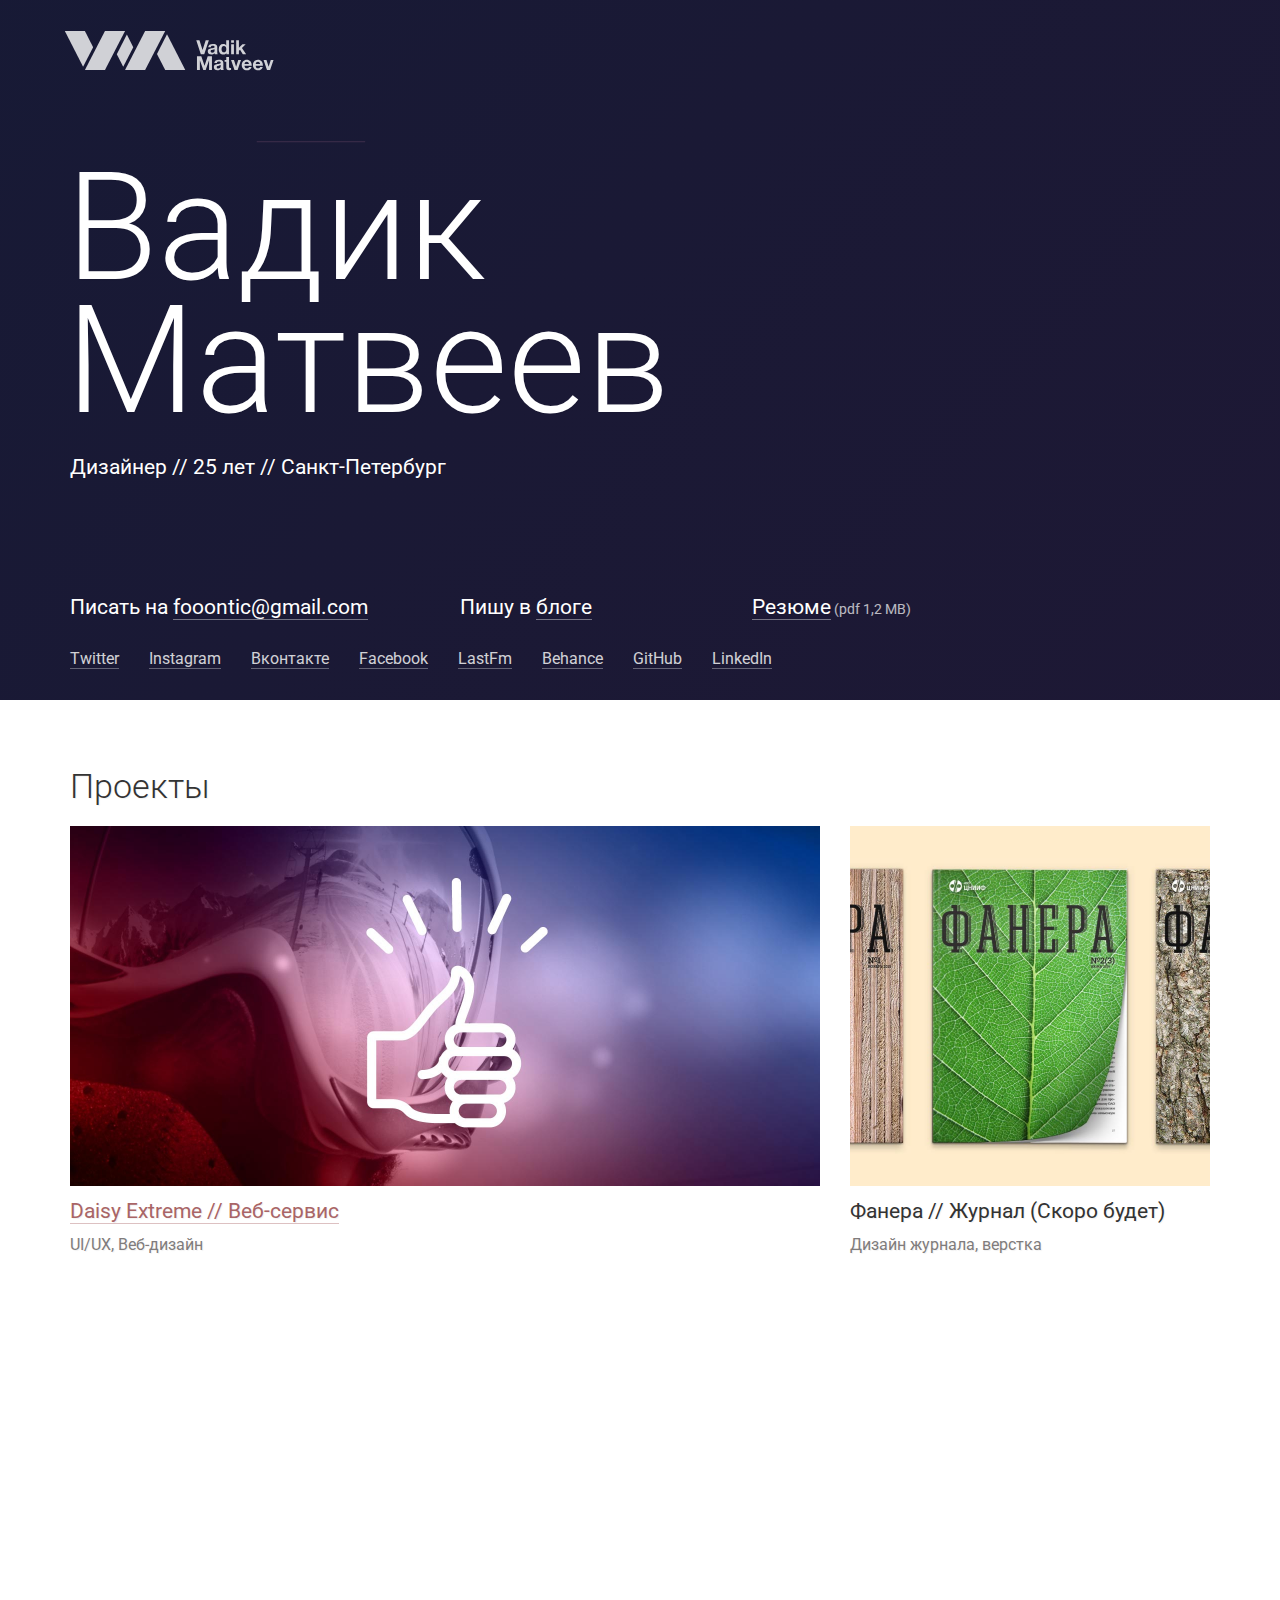
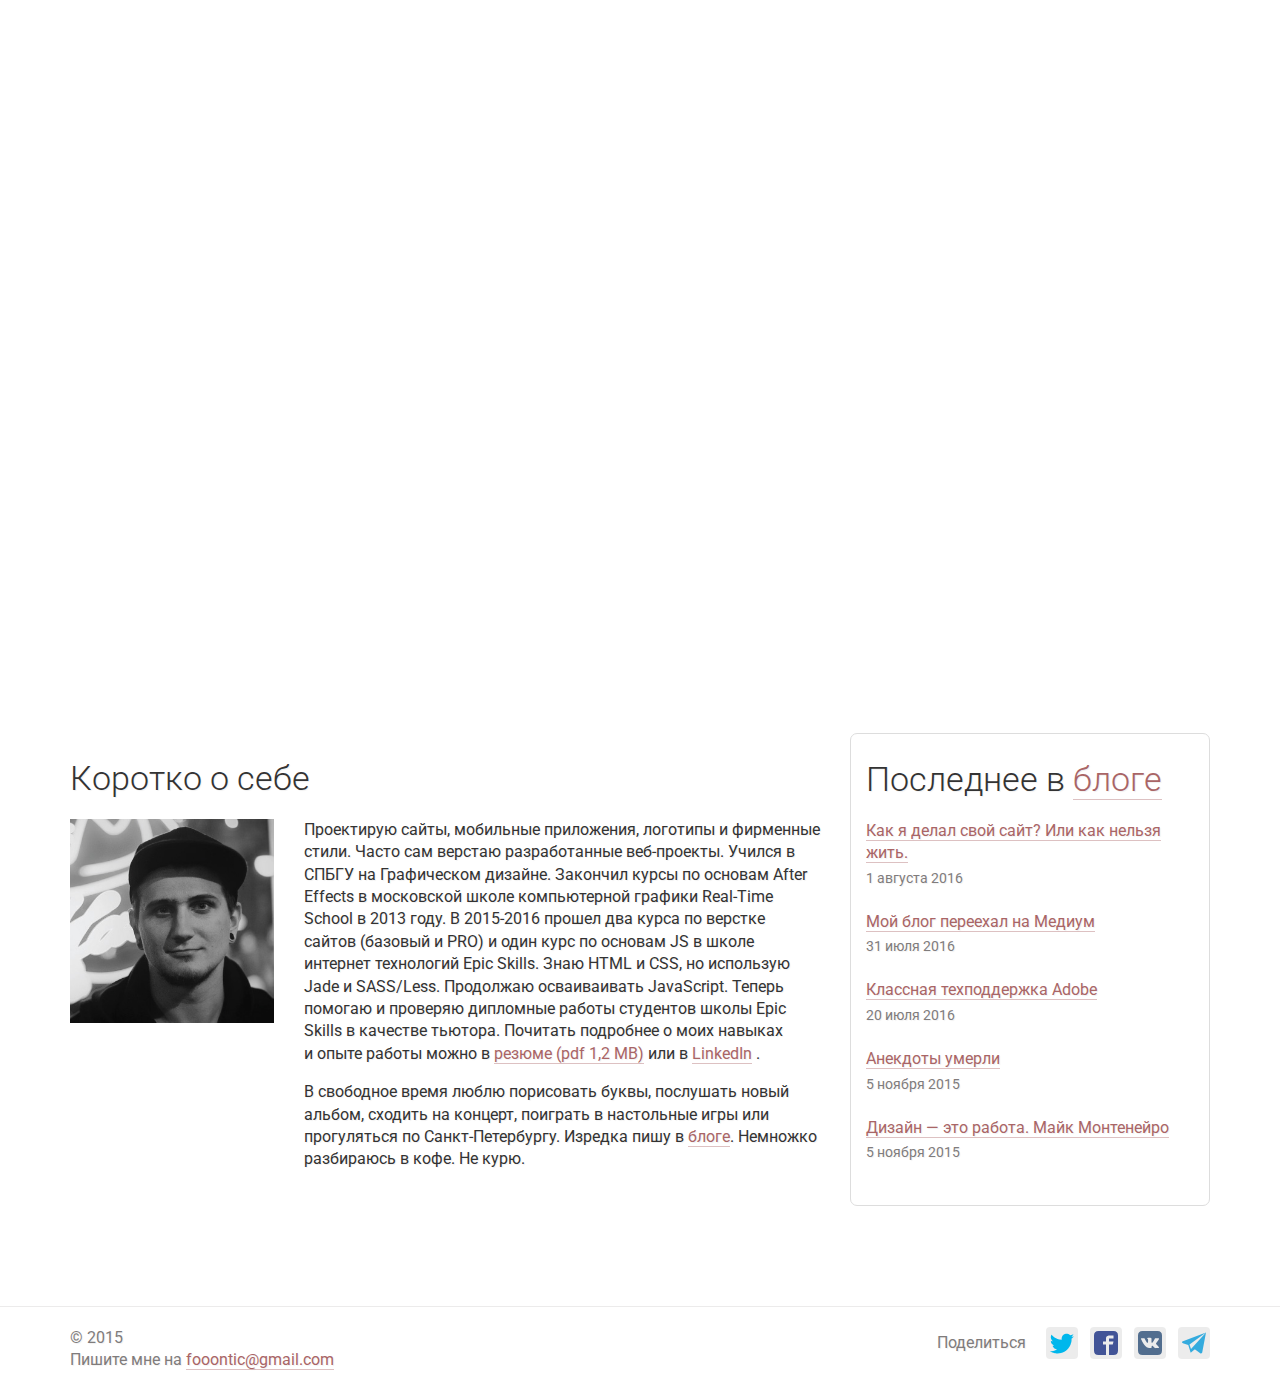
==== index.html @ 999aab83 "fixed some" ====
<!DOCTYPE html>
<html lang="ru">

  <head>
    <title>Дизайнер Вадик Матвеев</title>
    <meta charset="UTF-8" />
    <meta http-equiv="content-type" content="text/html; charset=UTF-8" />
    <meta http-equiv="x-ua-compatible" content="ie=edge" />
    <meta name="viewport" content="width=device-width, initial-scale=1.0" />
    <meta name="MobileOptimized" content="320" />
    <meta name="HandheldFriendly" content="true" />
    <meta name="description" content="Сайт-портфолио дизайнера Вадика Матвеева. Разработка дизайна сайтов, приложение, логотипов, айдентики и фирменных стилей" />
    <meta name="keywords" content="apps, мобильные приложения, mobile, iOS, Android, Windows Phone, iPhone разработка, разработка мобильных приложений" />
    <link rel="author" href="humans.txt" />
    <link href="http://fonts.googleapis.com/css?family=Roboto:100,300,400,700,400italic&amp;subset=cyrillic-ext" rel="stylesheet" type="text/css" />
    <link href="css/main.css" rel="stylesheet" />
    <!-- Favicon-->
    <link rel="apple-touch-icon" sizes="57x57" href="/favicon/apple-icon-57x57.png" />
    <link rel="apple-touch-icon" sizes="60x60" href="/favicon/apple-icon-60x60.png" />
    <link rel="apple-touch-icon" sizes="72x72" href="/favicon/apple-icon-72x72.png" />
    <link rel="apple-touch-icon" sizes="76x76" href="/favicon/apple-icon-76x76.png" />
    <link rel="apple-touch-icon" sizes="114x114" href="/favicon/apple-icon-114x114.png" />
    <link rel="apple-touch-icon" sizes="120x120" href="/favicon/apple-icon-120x120.png" />
    <link rel="apple-touch-icon" sizes="144x144" href="/favicon/apple-icon-144x144.png" />
    <link rel="apple-touch-icon" sizes="152x152" href="/favicon/apple-icon-152x152.png" />
    <link rel="apple-touch-icon" sizes="180x180" href="/favicon/apple-icon-180x180.png" />
    <link rel="icon" type="image/png" sizes="192x192" href="/favicon/android-icon-192x192.png" />
    <link rel="icon" type="image/png" sizes="32x32" href="/favicon/favicon-32x32.png" />
    <link rel="icon" type="image/png" sizes="96x96" href="/favicon/favicon-96x96.png" />
    <link rel="icon" type="image/png" sizes="16x16" href="/favicon/favicon-16x16.png" />
    <link rel="manifest" href="/favicon/manifest.json" />
    <meta name="msapplication-TileColor" content="#ffffff" />
    <meta name="msapplication-TileImage" content="/favicon/ms-icon-144x144.png" />
    <meta name="theme-color" content="#ffffff" />
    <link rel="shortcut icon" href="/favicon/favicon.ico" type="image/x-icon" />
    <link rel="icon" href="/favicon/favicon.ico" type="image/x-icon" />
    <meta property="og:image" content="img/my-face.jpg" /> </head>

  <body class="main">
    <section class="main-header">
      <div class="hidden-xs-down main-header__bg-anim-container">
        <div class="vm-logo-animation"> <object id="vm-logo" type="image/svg+xml" data="img/vm-logo__bg-anim.svg"></object> </div>
      </div>
      <div class="main-header__container">
        <div class="row">
          <div class="main-header__logo col-xs-10 col-md-3 col-md-offset-0"> <svg version="1.1" id="main-logo" xmlns="http://www.w3.org/2000/svg" xmlns:xlink="http://www.w3.org/1999/xlink" x="0px" y="0px" class="logo" width="212px" height="40.9166679px" viewBox="0 0 212 40.9166679" enable-background="new 0 0 212 40.9166679"
              fill="#fff" xml:space="preserve">
            	<g>
            		<polygon points="21.8790302,40 41.9587288,40 62.0385284,1 41.9587288,1 	"/>
            		<polygon points="62.0385284,40 82.1183319,40 102.1983261,1 82.1183319,1 	"/>
            		<g>
            			<polygon points="104.0096283,4.3382306 93.9697266,23.9472656 102.1983261,40 122.2782288,40 		"/>
            		</g>
            		<g>
            			<polygon points="20.06213,36.85466 30.1019306,17.1427612 21.8736305,0.987061 1.7936296,0.987061 		"/>
            		</g>
            		<polygon points="60.2272301,36.85466 70.2670288,17.1428604 63.850029,4.543961 53.8102303,24.2555618 	"/>
            	</g>
            	<g>
            		<path d="M178.9450226,17.8967991l4.2272034,6.3306007h-3.3507996l-2.7657013-4.4603996l-1.1299896,1.0515995
            			v3.4088001h-2.7077026V10.3577995h2.7077026v7.4215012l3.5449982-3.6035004h3.2532959L178.9450226,17.8967991z"/>
            		<path d="M136.4494324,10.3577995l3.1166992,9.7391014l3.155899-9.7391014h3.1557007l-4.6165009,13.8696003
            			h-3.4477081l-4.5395966-13.8696003H136.4494324z"/>
            		<path d="M151.8197327,24.2273998c-0.1363983-0.3698006-0.1555023-0.5268002-0.1943054-0.9738998
            			c-0.8572998,0.8565006-2.0453033,1.2658005-3.2532043,1.2658005c-2.2205963,0-3.5848999-1.1485996-3.5848999-3.0391006
            			c0-2.6299992,2.3967133-2.941,4.383606-3.1947002c1.7922974-0.2332001,2.4544983-0.3887005,2.4544983-1.2069988
            			c0-0.9153004-0.5845947-1.3451004-1.8121033-1.3451004c-1.2658997,0-1.7917938,0.3901005-1.9868927,1.539999h-2.5908966
            			c0.156189-2.2412996,1.7536011-3.3894997,4.656189-3.3894997c2.0256042,0,4.3827057,0.4663,4.3827057,3.2721004v4.3449001
            			c0,0.9148998-0.019104,1.8698006,0.3506012,2.7264996H151.8197327z M149.6579285,19.8637009
            			c-0.9550018,0.1552982-2.0265045,0.2727985-2.0265045,1.5005989c0,0.8374996,0.5656128,1.343401,1.5196075,1.343401
            			c1.441803,0,2.4546967-0.7978001,2.4546967-2.2398014v-1.1308002
            			C150.9632263,19.7082005,150.3587341,19.7464008,149.6579285,19.8637009z"/>
            		<path d="M163.3710327,24.2273998v-1.286499c-0.6623077,1.0325985-1.6558075,1.5591984-3.0391083,1.5591984
            			c-2.785202,0-4.5578918-2.0842991-4.5578918-5.3373985c0-3.175601,1.7337952-5.2598009,4.4023895-5.2598009
            			c1.1881104,0,2.4152069,0.4870005,3.0583038,1.5195007v-5.0646009h2.7465057v13.8696003H163.3710327z M160.9362335,16.0839005
            			c-1.5003967,0-2.3769073,1.1497993-2.3769073,3.0788002c0,1.9476986,0.8963013,3.1166,2.3769073,3.1166
            			c1.5196991,0,2.3959961-1.1292,2.3959961-3.0976009C163.3322296,17.2336998,162.4361267,16.0839005,160.9362335,16.0839005z"/>
            		<path d="M170.9356232,12.6941004h-2.7655945v-2.3363008h2.7655945V12.6941004z M170.9356232,24.2273998h-2.7655945
            			V14.1758003h2.7655945V24.2273998z"/>
            		<path d="M133.972229,26.1511002h4.3437958l3.2342072,9.5251007l3.1557922-9.5251007h4.2460022v13.8694992h-2.862793
            			v-9.8564987l-3.4096069,9.8564987h-2.3569946l-3.4476013-9.7596989v9.7596989h-2.9028015V26.1511002z"/>
            		<path d="M157.9037323,40.0205994c-0.1363983-0.3695984-0.1553955-0.5263977-0.194397-0.9738007
            			c-0.8572083,0.8563995-2.0453033,1.2657013-3.2531128,1.2657013c-2.2206879,0-3.5847931-1.1484985-3.5847931-3.0391006
            			c0-2.6300011,2.3959961-2.9407997,4.3833008-3.1945c1.7924957-0.2332001,2.4546051-0.3885994,2.4546051-1.2070999
            			c0-0.9153996-0.5843048-1.3451004-1.8121033-1.3451004c-1.2657013,0-1.7915039,0.3901005-1.9866028,1.5401993h-2.5910034
            			c0.1562042-2.2411976,1.7534027-3.3897991,4.6562042-3.3897991c2.0254059,0,4.3824921,0.4664001,4.3824921,3.2724018v4.3444977
            			c0,0.9152031-0.0189972,1.8700027,0.3506012,2.7266006H157.9037323z M155.7417297,35.6571007
            			c-0.954895,0.1554985-2.0261993,0.2728004-2.0261993,1.5004005c0,0.8375969,0.5653992,1.3435974,1.5193939,1.3435974
            			c1.4420013,0,2.4546051-0.7978973,2.4546051-2.2395973v-1.1310997
            			C157.047226,35.5017014,156.4429321,35.5396996,155.7417297,35.6571007z"/>
            		<path d="M166.0330353,36.5723c0,0.9738007,0.0197906,1.4227982,1.2077942,1.4227982
            			c0.2917938,0,0.5066986,0,0.8374939-0.0396996v2.1049004c-0.7597961,0.0572014-1.05159,0.0776024-1.6749878,0.0776024
            			c-2.3768005,0-3.116806-0.6231003-3.116806-3.078701v-5.2201004h-1.6757965v-1.8701h1.6757965v-3.0391006h2.7465057V36.5723z"/>
            		<path d="M178.0324249,29.9689999l-3.4087982,10.0515995h-3.097702l-3.4476013-10.0515995h2.9217987
            			l2.1429138,6.8571987l2.1427917-6.8571987H178.0324249z"/>
            		<path d="M183.9012299,40.3125c-3.0970001,0-5.1423035-2.1032982-5.1423035-5.2598
            			c0-3.1168003,2.1230011-5.3756008,5.0449066-5.3756008c3.039093,0,4.9678955,2.2207012,4.9678955,5.7468014v0.2728996h-7.2077026
            			c0.0390015,1.7336998,0.876297,2.6679993,2.3570099,2.6679993c1.0127869,0,1.6362915-0.4473,2.0453949-1.4610977h2.6490021
            			C187.9920349,39.0864983,186.1807251,40.3125,183.9012299,40.3125z M183.803833,31.6837997
            			c-1.2270966,0-2.0843048,0.8563995-2.2398071,2.2587013h4.4024048
            			C185.8491364,32.716301,185.1868286,31.6837997,183.803833,31.6837997z"/>
            		<path d="M195.0885315,40.3125c-3.0970001,0-5.142395-2.1032982-5.142395-5.2598
            			c0-3.1168003,2.1230927-5.3756008,5.0448914-5.3756008c3.0391998,0,4.9678955,2.2207012,4.9678955,5.7468014v0.2728996h-7.207489
            			c0.0387878,1.7336998,0.8763885,2.6679993,2.3568878,2.6679993c1.0129089,0,1.6362-0.4473,2.0455017-1.4610977h2.6489105
            			C199.1793365,39.0864983,197.3680267,40.3125,195.0885315,40.3125z M194.9910278,31.6837997
            			c-1.2268982,0-2.084198,0.8563995-2.2395935,2.2587013h4.4023895
            			C197.0364227,32.716301,196.3740234,31.6837997,194.9910278,31.6837997z"/>
            		<path d="M210.5428314,29.9689999l-3.408905,10.0515995h-3.0977936l-3.4472961-10.0515995h2.9214935
            			l2.1428986,6.8571987l2.1430969-6.8571987H210.5428314z"/>
            	</g>
            </svg> </div>
        </div>
        <div class="row">
          <div class="col-xs-12 col-md-8 col-lg-7">
            <div class="main-header__about">
              <h1 class="main-header__name">Вадик Матвеев</h1>
              <h3 class="main-header__flow">Дизайнер // 25 лет // Санкт-Петербург</h3> </div>
          </div>
        </div>
        <div class="main-header__contact">
          <div class="col-xs-12 col-md-4"> <span class="main-header__mailto">Писать на <a href="mailto:fooontic@gmail.com" class="link">fooontic@gmail.com</a></span></div>
          <div class="col-xs-12 col-md-4 col-lg-3"><span class="main-header__blog">Пишу в <a href="https://medium.com/@fooontic" class="link">блоге</a></span> </div>
          <div class="col-xs-12 col-md-4"><a href="Vadik Matveev.pdf" target="_blank" class="main-header__cv link">Резюме</a><span class="main-header__cv-size"> (pdf 1,2 MB)</span></div>
          <div class="col-xs-12">
            <ul class="main-header__soc-link">
              <li class="main-header__soc-link-item"><a href="https://twitter.com/fooontic_" target="_blank" class="link">Twitter</a></li>
              <li class="main-header__soc-link-item"><a href="https://www.instagram.com/fooontic/" target="_blank" class="link">Instagram</a></li>
              <li class="main-header__soc-link-item"><a href="https://vk.com/fooontic" target="_blank" class="link">Вконтакте</a></li>
              <li class="main-header__soc-link-item"><a href="https://www.facebook.com/ba.dick.7" target="_blank" class="link">Facebook</a></li>
              <li class="main-header__soc-link-item"><a href="http://www.last.fm/user/fooontic" target="_blank" class="link">LastFm	</a></li>
              <li class="main-header__soc-link-item"><a href="https://www.behance.net/fooontic" target="_blank" class="link">Behance</a></li>
              <li class="main-header__soc-link-item"><a href="https://github.com/fooontic" target="_blank" class="link">GitHub</a></li>
              <li class="main-header__soc-link-item"><a href="https://ru.linkedin.com/in/вадим-матвеев-1359a2108" target="_blank" class="link">LinkedIn</a></li>
            </ul>
          </div>
        </div>
      </div>
    </section>
    <article id="projects" class="projects">
      <h2 class="h2">Проекты</h2>
      <ul class="projects__list">
        <li class="projects__item projects__item--wide wow fadeInUp">
          <a href="projects/daisy.html" class="projects__pic"><img src="img/preview__daisy.jpg" alt="" /></a>
          <h3 class="projects__title"><a href="projects/daisy.html" class="link">Daisy Extreme // Веб-сервис</a></h3>
          <div class="projects__tags">UI/UX, Веб-дизайн</div>
        </li>
        <li class="projects__item projects__item--draft projects__item--small wow fadeInUp">
          <div class="projects__pic"><img src="img/preview__fanera.jpg" alt="" /></div>
          <h3 class="projects__title"><span>Фанера // Журнал (Скоро будет)</span></h3>
          <div class="projects__tags">Дизайн журнала, верстка</div>
        </li>
        <li class="projects__item projects__item--half wow fadeInUp">
          <a href="projects/tmsr.html" class="projects__pic"><img src="img/preview__tmsr.jpg" alt="" /></a>
          <h3 class="projects__title"><a href="projects/tmsr.html" class="link">TMSR // Фирменный стиль и&nbsp;сайт</a></h3>
          <div class="projects__tags">Графический дизайн, UI/UX, веб-дизайн, веб-разработка</div>
        </li>
        <li class="projects__item projects__item--half wow fadeInUp">
          <a href="projects/whatobuy.html" class="projects__pic"><img src="img/preview__whatobuy.jpg" alt="" /></a>
          <h3 class="projects__title"><a href="projects/whatobuy.html" class="link">Чокупить? // Мобильное приложение</a></h3>
          <div class="projects__tags">UI/UX, дизайн мобильного приложения</div>
        </li>
        <li class="projects__item projects__item--small wow fadeInUp">
          <a href="projects/logomotiv.html" class="projects__pic"><img src="img/preview__logomotiv.jpg" alt="" /></a>
          <h3 class="projects__title"><a href="projects/logomotiv.html" class="link">Logomotiv Apps // Сайт для студии</a></h3>
          <div class="projects__tags">UI/UX, Веб-дизайн, веб-разработка</div>
        </li>
        <li class="projects__item projects__item--small wow fadeInUp">
          <a href="projects/durecipes_app.html" class="projects__pic"><img src="img/preview__dur-app.jpg" alt="" /></a>
          <h3 class="projects__title"><a href="projects/durecipes_app.html" class="link">Дюрецепты // Мобильное приложение</a></h3>
          <div class="projects__tags">UI/UX, дизайн мобильного приложения</div>
        </li>
        <li class="projects__item projects__item--small wow fadeInUp">
          <a href="projects/durecipes_logo.html" class="projects__pic"><img src="img/preview__dur-logo.jpg" alt="" /></a>
          <h3 class="projects__title"><a href="projects/durecipes_logo.html" class="link">Дюрецепты // Логотип и иконка</a></h3>
          <div class="projects__tags">Графический дизайн</div>
        </li>
      </ul>
    </article>
    <article class="about">
      <div class="row">
        <div class="col-xs-12 col-lg-8">
          <h2 class="h2">Коротко о себе</h2>
          <div class="row">
            <div class="about__photo"><img src="img/my-face.jpg" alt="Vadik Matveev" /></div>
            <div class="about__me">
              <p class="about__flow">Проектирую сайты, мобильные приложения, логотипы и&nbsp;фирменные стили. Часто сам верстаю разработанные веб-проекты. Учился в СПБГУ на Графическом дизайне. Закончил курсы по&nbsp;основам After Effects в&nbsp;московской школе компьютерной
                графики Real-Time School в&nbsp;2013 году. В 2015-2016 прошел два курса по&nbsp;верстке сайтов (базовый и&nbsp;PRO) и&nbsp;один курс по&nbsp;основам JS в&nbsp;школе интернет технологий Epic Skills. Знаю HTML и&nbsp;CSS, но&nbsp;использую
                Jade и&nbsp;SASS/Less. Продолжаю осваиваивать JavaScript. Теперь помогаю и&nbsp;проверяю дипломные работы студентов школы Epic Skills в&nbsp;качестве тьютора. Почитать подробнее о&nbsp;моих навыках и&nbsp;опыте работы можно в&nbsp;<a href="Vadik Matveev.pdf"
                  target="_blank" class="link">резюме (pdf 1,2 MB)</a> или в&nbsp;<a href="" class="link">LinkedIn</a> . </p>
              <p class="about__flow">В&nbsp;свободное время люблю порисовать буквы, послушать новый альбом, сходить на концерт, поиграть в&nbsp;настольные игры или прогуляться по&nbsp;Санкт-Петербургу. Изредка пишу в&nbsp;<a href="https://medium.com/@fooontic" class="link">блоге</a>.
                Немножко разбираюсь в&nbsp;кофе. Не курю. </p>
            </div>
          </div>
        </div>
        <section class="blog">
          <div class="blog__box">
            <h2 class="h2">Последнее в <a href="http://fooontic.tumblr.com/" class="link">блоге</a></h2>
            <ul class="blog__list">
              <li class="blog__item"><a href="https://medium.com/@fooontic/%D0%BA%D0%B0%D0%BA-%D1%8F-%D0%B4%D0%B5%D0%BB%D0%B0%D0%BB-%D1%81%D0%B2%D0%BE%D0%B9-%D1%81%D0%B0%D0%B9%D1%82-%D0%B8%D0%BB%D0%B8-%D0%BA%D0%B0%D0%BA-%D0%BD%D0%B5%D0%BB%D1%8C%D0%B7%D1%8F-%D0%B6%D0%B8%D1%82%D1%8C-55fe15abe375#.f2vxcmihb"
                  class="blog__link link">Как я делал свой сайт? Или как нельзя жить.</a><span class="blog__date">1&nbsp;августа 2016</span></li>
              <li class="blog__item"><a href="https://medium.com/@fooontic/%D0%BC%D0%BE%D0%B9-%D0%B1%D0%BB%D0%BE%D0%B3-%D0%BF%D0%B5%D1%80%D0%B5%D0%B5%D1%85%D0%B0%D0%BB-%D0%BD%D0%B0-%D0%BC%D0%B5%D0%B4%D0%B8%D1%83%D0%BC-34e8f420b60f#.cmmwgm83i" class="blog__link link">Мой блог переехал на Медиум</a>
                <span
                  class="blog__date">31&nbsp;июля 2016</span>
              </li>
              <li class="blog__item"><a href="https://medium.com/@fooontic/%D0%BA%D0%BB%D0%B0%D1%81%D1%81%D0%BD%D0%B0%D1%8F-%D1%82%D0%B5%D1%85%D0%BF%D0%BE%D0%B4%D0%B4%D0%B5%D1%80%D0%B6%D0%BA%D0%B0-adobe-9e8ed0a5b701#.5kyqb6skn" class="blog__link link">Классная техподдержка Adobe</a>
                <span
                  class="blog__date">20&nbsp;июля 2016</span>
              </li>
              <li class="blog__item"><a href="http://fooontic.tumblr.com/post/132592863372/%D0%B0%D0%BD%D0%B5%D0%BA%D0%B4%D0%BE%D1%82%D1%8B-%D1%83%D0%BC%D0%B5%D1%80%D0%BB%D0%B8" class="blog__link link">Анекдоты умерли</a><span class="blog__date">5&nbsp;ноября 2015</span></li>
              <li class="blog__item"><a href="http://fooontic.tumblr.com/post/132554216212/design-job" class="blog__link link">Дизайн — это работа. Майк Монтенейро</a><span class="blog__date">5&nbsp;ноября 2015</span></li>
            </ul>
          </div>
        </section>
      </div>
    </article>
    <footer class="footer">
      <div class="container-fluid">
        <div class="row">
          <div class="likely-inner col-xs-12 col-md-6 col-md-push-6"><span class="share">Поделиться </span>
            <div class="likely likely-big">
              <div data-via="fooontic_" class="twitter"></div>
              <div class="facebook"></div>
              <div class="vkontakte"></div>
              <div data-text="Зацени-ка" class="telegram"></div>
            </div>
          </div>
          <div class="col-xs-12 col-md-6 col-md-pull-6">
            <div class="footer__copyright">© 2015</div>
            <div class="footer__mail">Пишите мне на <a class="link">fooontic@gmail.com</a></div>
          </div>
        </div>
      </div>
    </footer>
  </body>
  <script src="js/main.js"></script>
  <script>
    // WOW Animation ////////////////////////////////
    new WOW().init();
    var vmVivus = new Vivus('vm-logo',
    {
      type: 'delayed',
      duration: 1500,
      delay: 700
    });
    //- var vivusTimer = setTimeout(function drawVivus() {
    //- 	vmVivus.stop().play(-1);
    //- 	vivusTimer = setTimeout(drawVivus, 2000);
    //- 	console.log('?')
    //- }, 2000);
    //- setInterval(function() {vmVivus.play(-1) }, 1000);
    //- function easeOutBounce (x) {
    //- 	var base = -Math.cos(x * (0.5 * Math.PI)) + 1;
    //- 	var rate = Math.pow(base,1.5);
    //- 	var rateR = Math.pow(1 - x, 2);
    //- 	var progress = -Math.abs(Math.cos(rate * (2.5 * Math.PI) )) + 1;
    //- 	return (1- rateR) + (progress * rateR);
    //- }
    //- var timing,
    //- 	timingProps = {
    //- 		type: 'delayed',
    //- 		duration: 150,
    //- 		start: 'autostart',
    //- 		pathTimingFunction: Vivus.LINEAR,
    //- 		animTimingFunction: Vivus.LINEAR
    //- 	};
    //- function timingTest (buttonEl, property, type) {
    //- 	var activeSibling = buttonEl.parentNode.querySelector('button.active');
    //- 	activeSibling.classList.remove('active');
    //- 	buttonEl.classList.add('active');
    //- 	timingProps.type = (property === 'type') ? type : timingProps.type;
    //- 	timingProps.pathTimingFunction = (property === 'path') ? Vivus[type] : timingProps.pathTimingFunction;
    //- 	timingProps.animTimingFunction = (property === 'anim') ? Vivus[type] : timingProps.animTimingFunction;
    //- 	timing && timing.stop().destroy();
    //- 	timing = new Vivus('timing-example', timingProps);
    //- }
    //- var hi = new Vivus('hi-there', {type: 'scenario-sync', duration: 20, start: 'autostart', dashGap: 20, forceRender: false},
    //- 	function () {
    //- 		if (window.console) {
    //- 			console.log('Animation finished. [log triggered from callback]');
    //- 		}
    //- 	}),
    //- 	obt1 = new Vivus('obturateur1', {type: 'delayed', duration: 150}),
    //- 	obt2 = new Vivus('obturateur2', {type: 'async', duration: 150}),
    //- 	obt3 = new Vivus('obturateur3', {type: 'oneByOne', duration: 150}),
    //- 	pola = new Vivus('polaroid', {type: 'scenario-sync', duration: 20, forceRender: false});
    $('.projects__title a').hover(function()
    {
      $(this).parent().siblings('.projects__pic').addClass('projects__pic--hover');
    }, function()
    {
      $(this).parent().siblings('.projects__pic').removeClass('projects__pic--hover');
    });
    $('.projects__pic').hover(function()
    {
      $(this).siblings('.projects__title').addClass('projects__title--hover');
    }, function()
    {
      $(this).siblings('.projects__title').removeClass('projects__title--hover');
    });
    //- $('.projects__pic').click(
    //- 	function(){
    //- 		$(this).siblings('.projects__title').find('.link').attr('href')
    //- });
  </script>

</html>
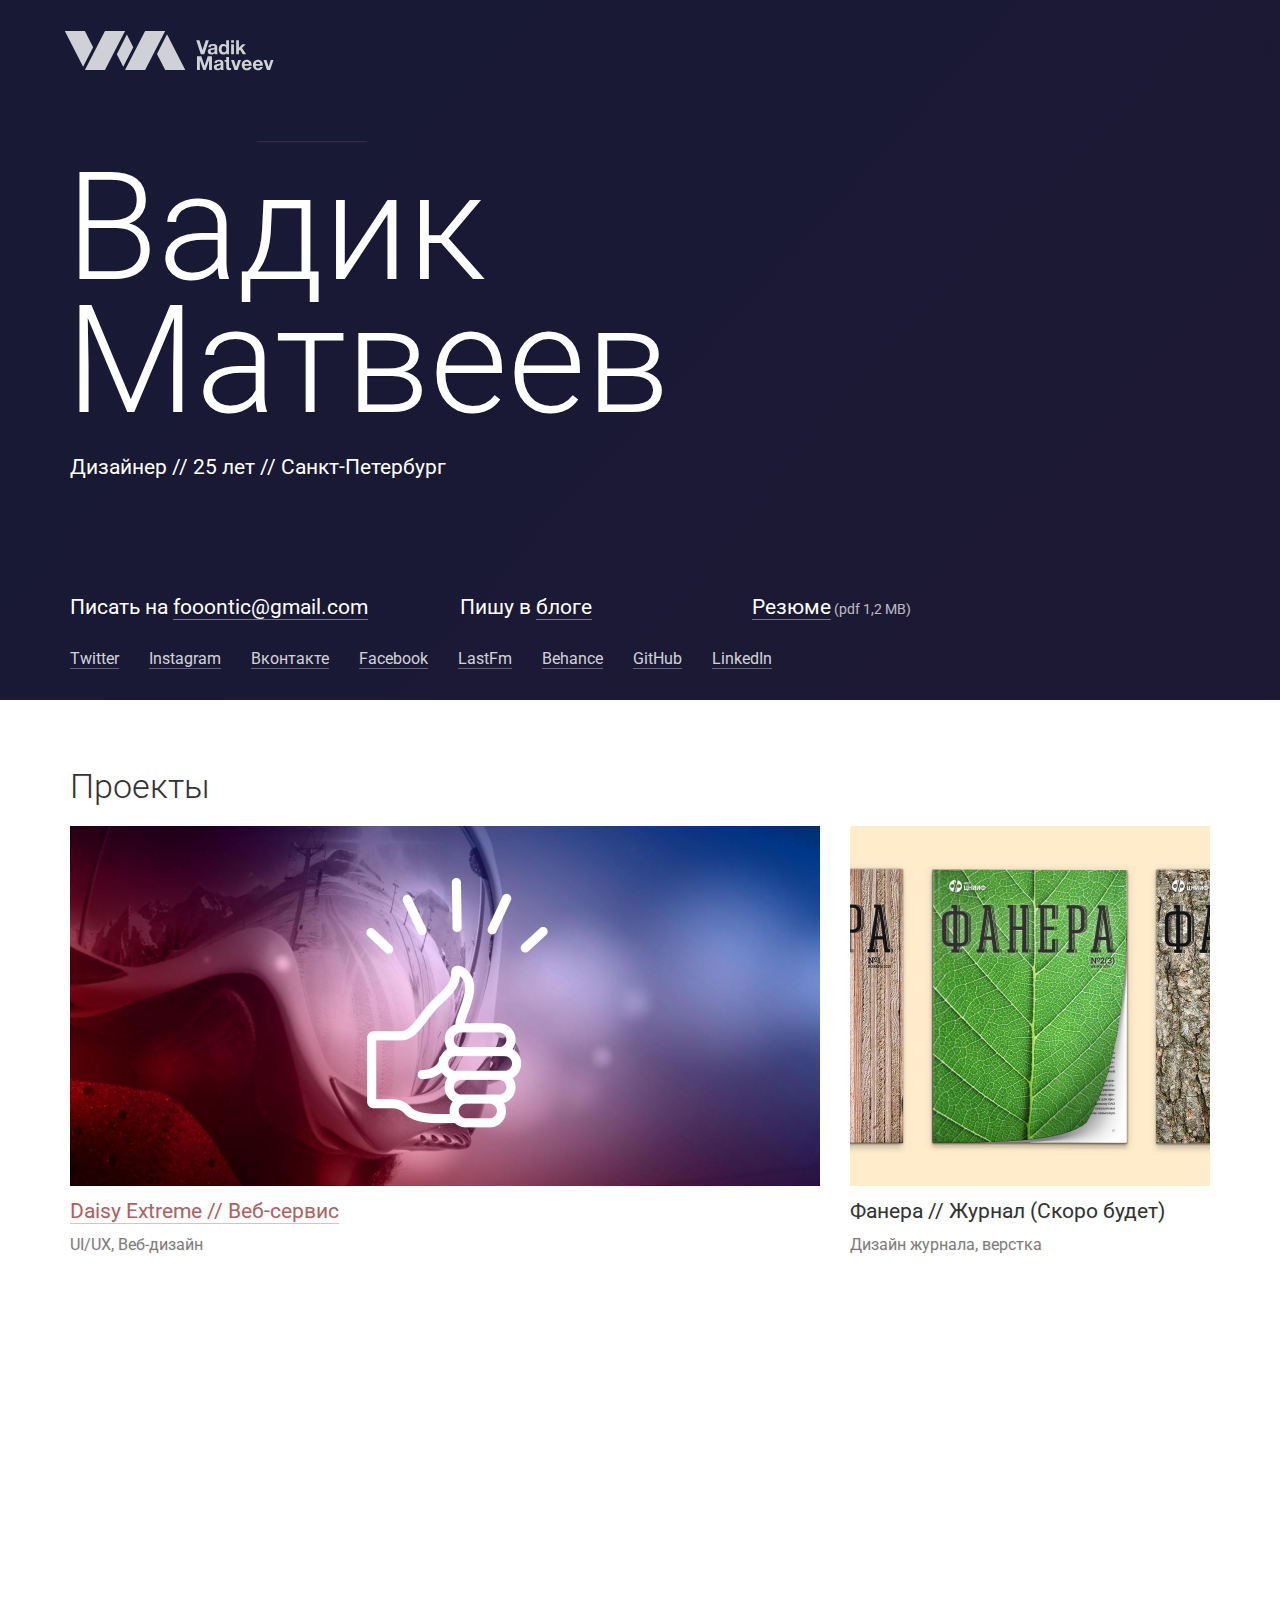
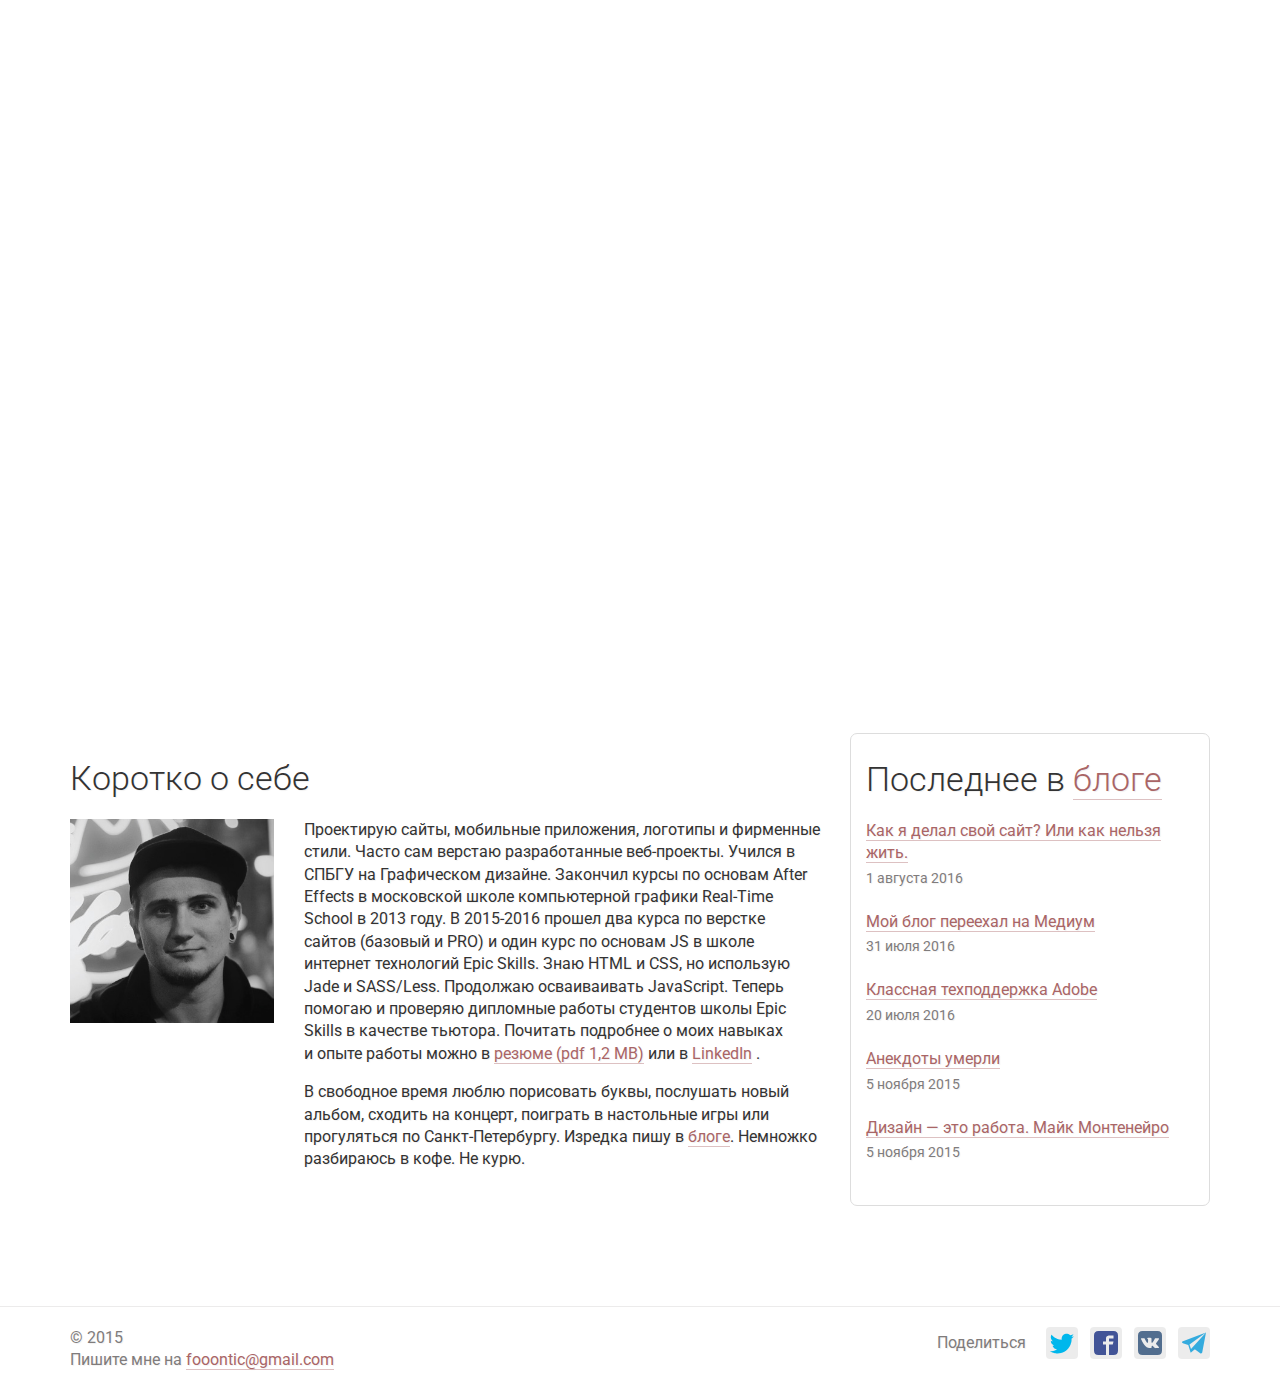
==== commit 8c5bb902: "edited linkedin link" ====
--- a/index.html
+++ b/index.html
@@ -9,31 +9,20 @@
     <meta name="viewport" content="width=device-width, initial-scale=1.0" />
     <meta name="MobileOptimized" content="320" />
     <meta name="HandheldFriendly" content="true" />
-    <meta name="description" content="Сайт-портфолио дизайнера Вадика Матвеева. Разработка дизайна сайтов, приложение, логотипов, айдентики и фирменных стилей" />
-    <meta name="keywords" content="apps, мобильные приложения, mobile, iOS, Android, Windows Phone, iPhone разработка, разработка мобильных приложений" />
+    <meta name="description" content="Сайт-портфолио дизайнера Вадика Матвеева. Разработка дизайна сайтов, приложений, логотипов, айдентики и фирменных стилей" />
+    <meta name="keywords" content="apps, мобильные приложения, mobile, iOS, Android, Windows Phone, iPhone разработка, разработка мобильных приложений, верстка сайтов, html, css, веб-дизайн, UI/UX, web design" />
     <link rel="author" href="humans.txt" />
     <link href="http://fonts.googleapis.com/css?family=Roboto:100,300,400,700,400italic&amp;subset=cyrillic-ext" rel="stylesheet" type="text/css" />
     <link href="css/main.css" rel="stylesheet" />
-    <!-- Favicon-->
-    <link rel="apple-touch-icon" sizes="57x57" href="/favicon/apple-icon-57x57.png" />
-    <link rel="apple-touch-icon" sizes="60x60" href="/favicon/apple-icon-60x60.png" />
-    <link rel="apple-touch-icon" sizes="72x72" href="/favicon/apple-icon-72x72.png" />
-    <link rel="apple-touch-icon" sizes="76x76" href="/favicon/apple-icon-76x76.png" />
-    <link rel="apple-touch-icon" sizes="114x114" href="/favicon/apple-icon-114x114.png" />
-    <link rel="apple-touch-icon" sizes="120x120" href="/favicon/apple-icon-120x120.png" />
-    <link rel="apple-touch-icon" sizes="144x144" href="/favicon/apple-icon-144x144.png" />
-    <link rel="apple-touch-icon" sizes="152x152" href="/favicon/apple-icon-152x152.png" />
-    <link rel="apple-touch-icon" sizes="180x180" href="/favicon/apple-icon-180x180.png" />
-    <link rel="icon" type="image/png" sizes="192x192" href="/favicon/android-icon-192x192.png" />
-    <link rel="icon" type="image/png" sizes="32x32" href="/favicon/favicon-32x32.png" />
-    <link rel="icon" type="image/png" sizes="96x96" href="/favicon/favicon-96x96.png" />
-    <link rel="icon" type="image/png" sizes="16x16" href="/favicon/favicon-16x16.png" />
-    <link rel="manifest" href="/favicon/manifest.json" />
-    <meta name="msapplication-TileColor" content="#ffffff" />
-    <meta name="msapplication-TileImage" content="/favicon/ms-icon-144x144.png" />
+    <!-- ----------- FAVICON --------------->
+    <link rel="apple-touch-icon" sizes="180x180" href="/img/favicon/apple-touch-icon.png" />
+    <link rel="icon" type="image/png" href="/img/favicon/favicon-32x32.png" sizes="32x32" />
+    <link rel="icon" type="image/png" href="/img/favicon/favicon-16x16.png" sizes="16x16" />
+    <link rel="manifest" href="/img/favicon/manifest.json" />
+    <link rel="mask-icon" href="/img/favicon/safari-pinned-tab.svg" color="#5bbad5" />
+    <meta name="msapplication-TileColor" content="#262626" />
+    <meta name="msapplication-TileImage" content="/img/favicon/mstile-144x144.png" />
     <meta name="theme-color" content="#ffffff" />
-    <link rel="shortcut icon" href="/favicon/favicon.ico" type="image/x-icon" />
-    <link rel="icon" href="/favicon/favicon.ico" type="image/x-icon" />
     <meta property="og:image" content="img/my-face.jpg" /> </head>
 
   <body class="main">
@@ -186,7 +175,7 @@
               <p class="about__flow">Проектирую сайты, мобильные приложения, логотипы и&nbsp;фирменные стили. Часто сам верстаю разработанные веб-проекты. Учился в СПБГУ на Графическом дизайне. Закончил курсы по&nbsp;основам After Effects в&nbsp;московской школе компьютерной
                 графики Real-Time School в&nbsp;2013 году. В 2015-2016 прошел два курса по&nbsp;верстке сайтов (базовый и&nbsp;PRO) и&nbsp;один курс по&nbsp;основам JS в&nbsp;школе интернет технологий Epic Skills. Знаю HTML и&nbsp;CSS, но&nbsp;использую
                 Jade и&nbsp;SASS/Less. Продолжаю осваиваивать JavaScript. Теперь помогаю и&nbsp;проверяю дипломные работы студентов школы Epic Skills в&nbsp;качестве тьютора. Почитать подробнее о&nbsp;моих навыках и&nbsp;опыте работы можно в&nbsp;<a href="Vadik Matveev.pdf"
-                  target="_blank" class="link">резюме (pdf 1,2 MB)</a> или в&nbsp;<a href="" class="link">LinkedIn</a> . </p>
+                  target="_blank" class="link">резюме (pdf 1,2 MB)</a> или в&nbsp;<a href="https://ru.linkedin.com/in/вадим-матвеев-1359a2108" class="link">LinkedIn</a> . </p>
               <p class="about__flow">В&nbsp;свободное время люблю порисовать буквы, послушать новый альбом, сходить на концерт, поиграть в&nbsp;настольные игры или прогуляться по&nbsp;Санкт-Петербургу. Изредка пишу в&nbsp;<a href="https://medium.com/@fooontic" class="link">блоге</a>.
                 Немножко разбираюсь в&nbsp;кофе. Не курю. </p>
             </div>
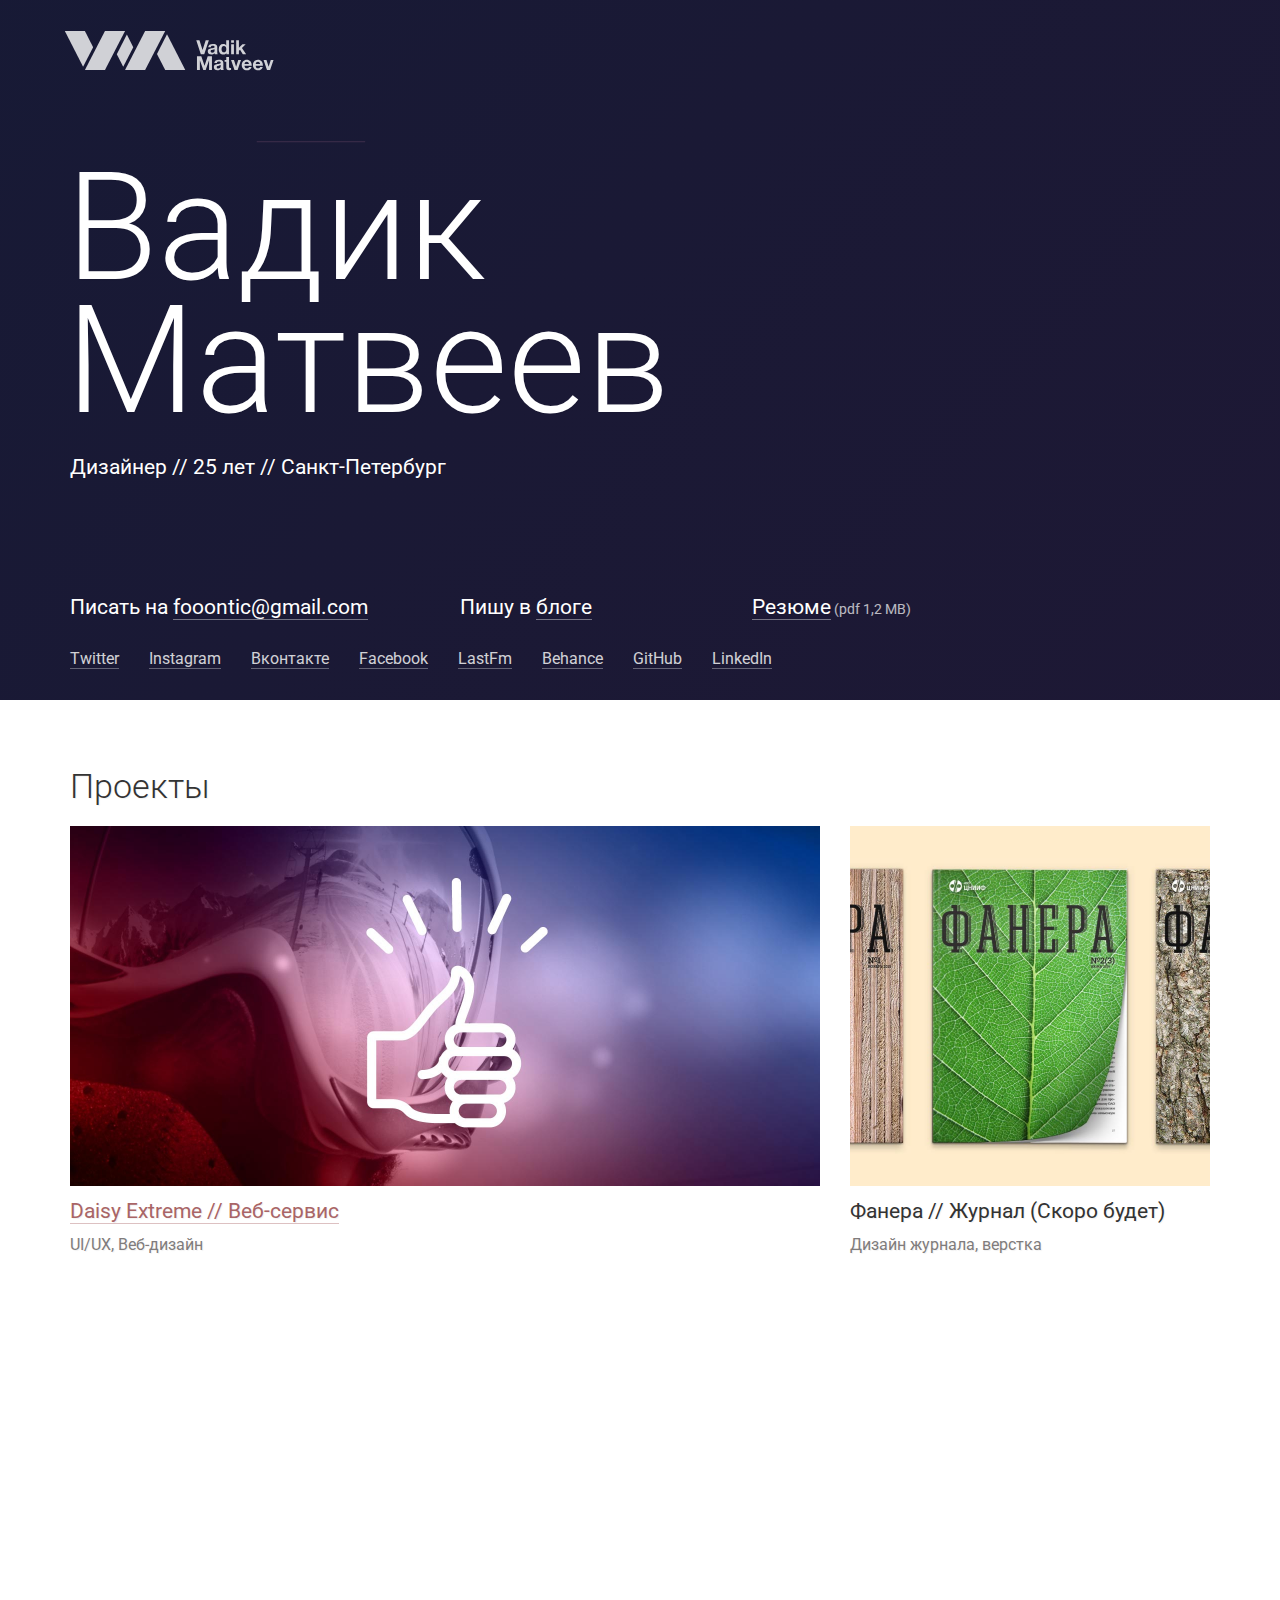
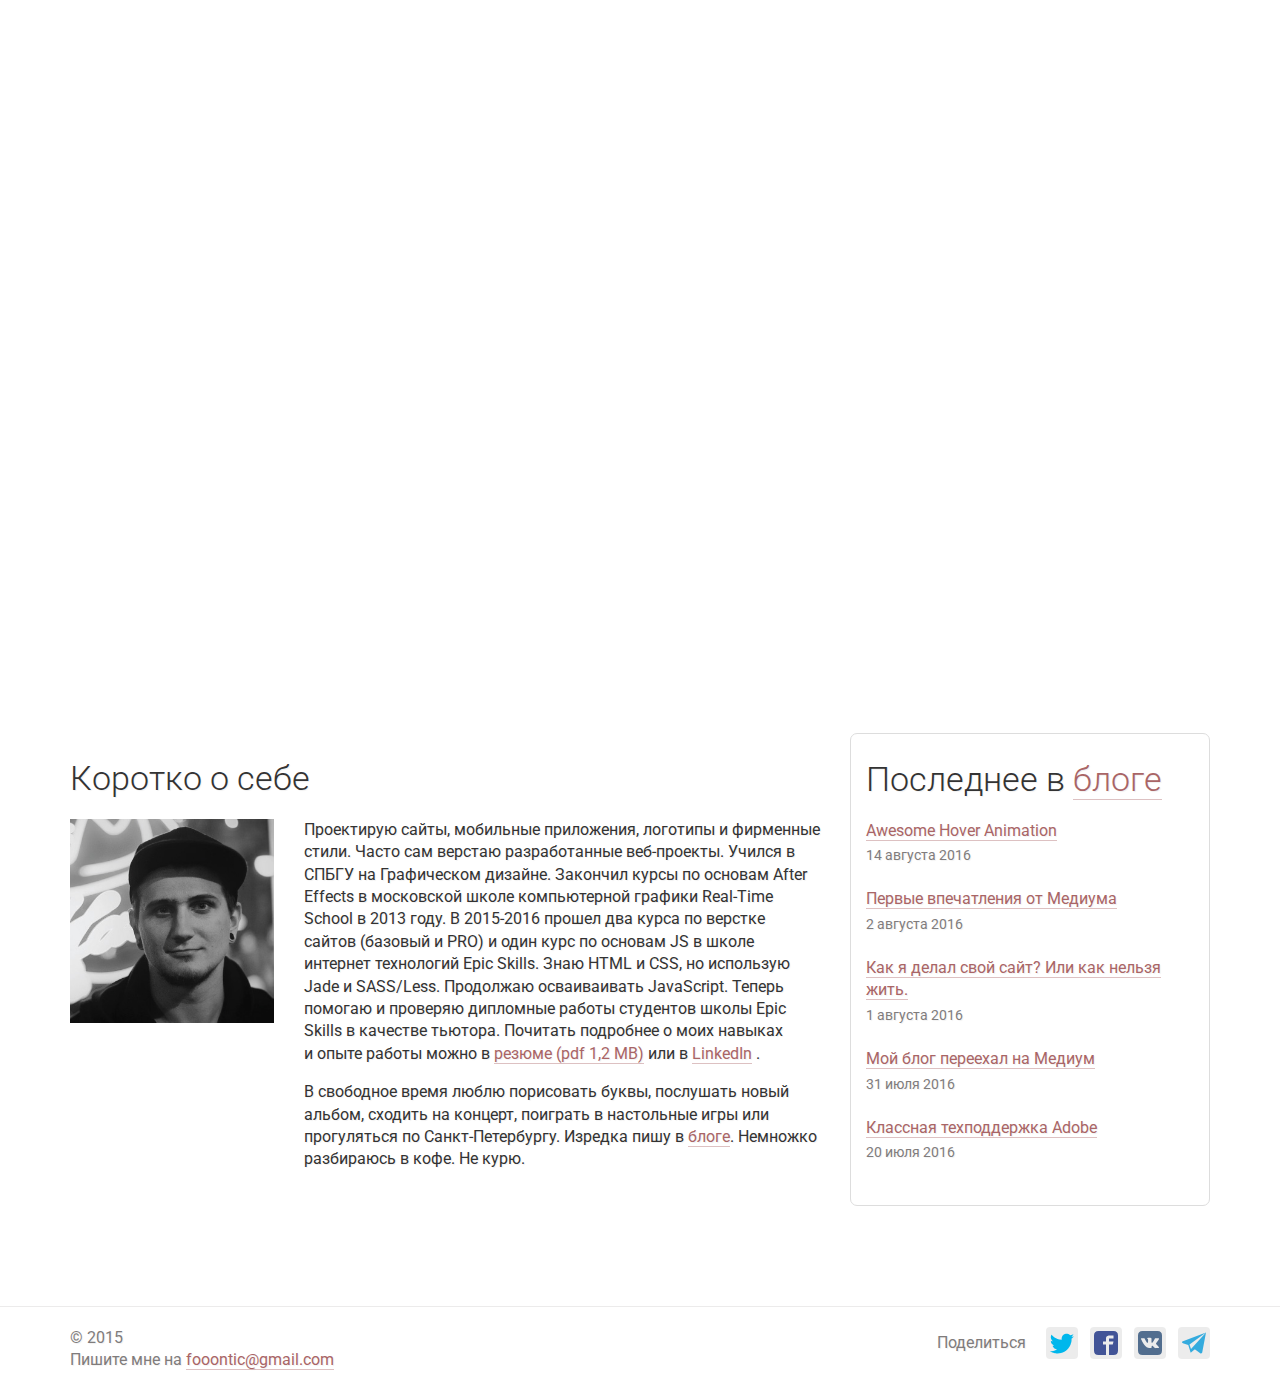
==== commit c7965483: "added blog post" ====
--- a/index.html
+++ b/index.html
@@ -185,6 +185,8 @@
           <div class="blog__box">
             <h2 class="h2">Последнее в <a href="http://fooontic.tumblr.com/" class="link">блоге</a></h2>
             <ul class="blog__list">
+              <li class="blog__item"><a href="https://goo.gl/SjezPp" class="blog__link link">Awesome Hover Animation</a><span class="blog__date">14&nbsp;августа 2016</span></li>
+              <li class="blog__item"><a href="https://goo.gl/K7H4s4" class="blog__link link">Первые впечатления от Медиума</a><span class="blog__date">2&nbsp;августа 2016</span></li>
               <li class="blog__item"><a href="https://medium.com/@fooontic/%D0%BA%D0%B0%D0%BA-%D1%8F-%D0%B4%D0%B5%D0%BB%D0%B0%D0%BB-%D1%81%D0%B2%D0%BE%D0%B9-%D1%81%D0%B0%D0%B9%D1%82-%D0%B8%D0%BB%D0%B8-%D0%BA%D0%B0%D0%BA-%D0%BD%D0%B5%D0%BB%D1%8C%D0%B7%D1%8F-%D0%B6%D0%B8%D1%82%D1%8C-55fe15abe375#.f2vxcmihb"
                   class="blog__link link">Как я делал свой сайт? Или как нельзя жить.</a><span class="blog__date">1&nbsp;августа 2016</span></li>
               <li class="blog__item"><a href="https://medium.com/@fooontic/%D0%BC%D0%BE%D0%B9-%D0%B1%D0%BB%D0%BE%D0%B3-%D0%BF%D0%B5%D1%80%D0%B5%D0%B5%D1%85%D0%B0%D0%BB-%D0%BD%D0%B0-%D0%BC%D0%B5%D0%B4%D0%B8%D1%83%D0%BC-34e8f420b60f#.cmmwgm83i" class="blog__link link">Мой блог переехал на Медиум</a>
@@ -195,8 +197,6 @@
                 <span
                   class="blog__date">20&nbsp;июля 2016</span>
               </li>
-              <li class="blog__item"><a href="http://fooontic.tumblr.com/post/132592863372/%D0%B0%D0%BD%D0%B5%D0%BA%D0%B4%D0%BE%D1%82%D1%8B-%D1%83%D0%BC%D0%B5%D1%80%D0%BB%D0%B8" class="blog__link link">Анекдоты умерли</a><span class="blog__date">5&nbsp;ноября 2015</span></li>
-              <li class="blog__item"><a href="http://fooontic.tumblr.com/post/132554216212/design-job" class="blog__link link">Дизайн — это работа. Майк Монтенейро</a><span class="blog__date">5&nbsp;ноября 2015</span></li>
             </ul>
           </div>
         </section>
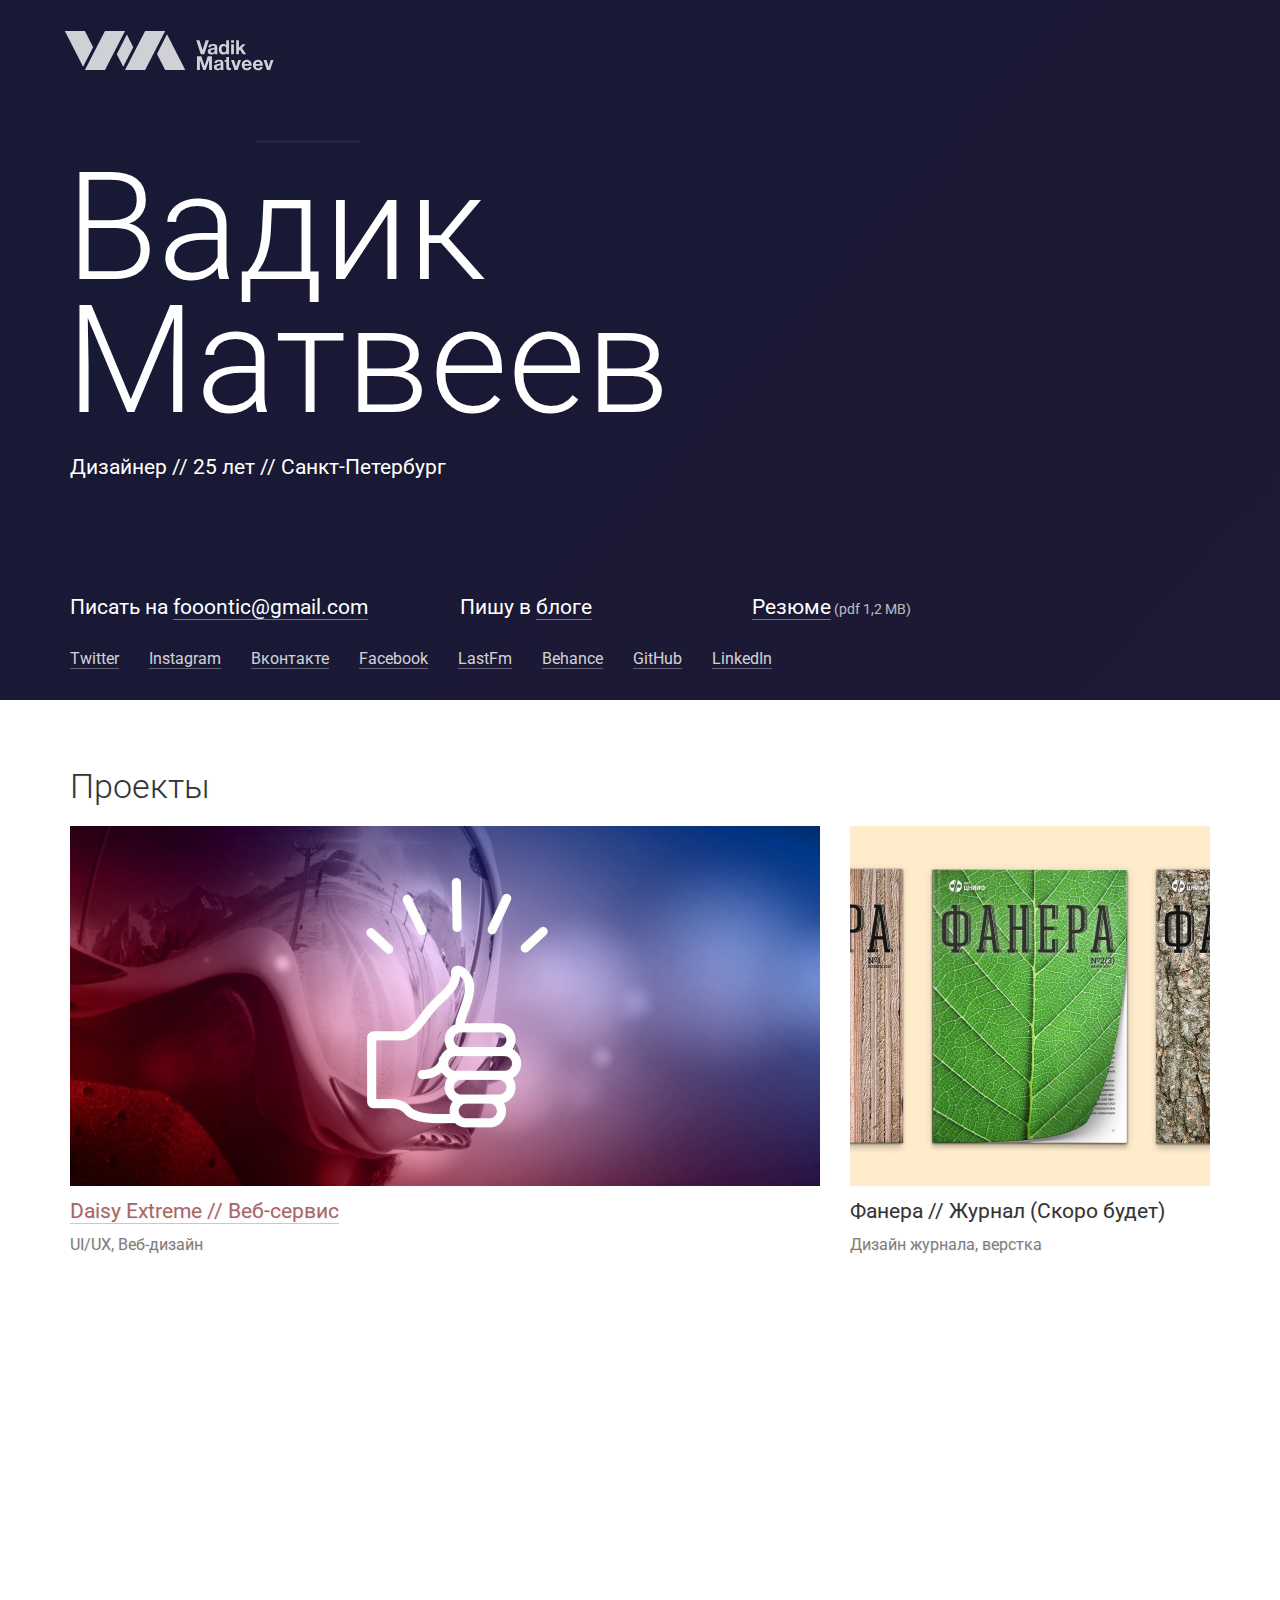
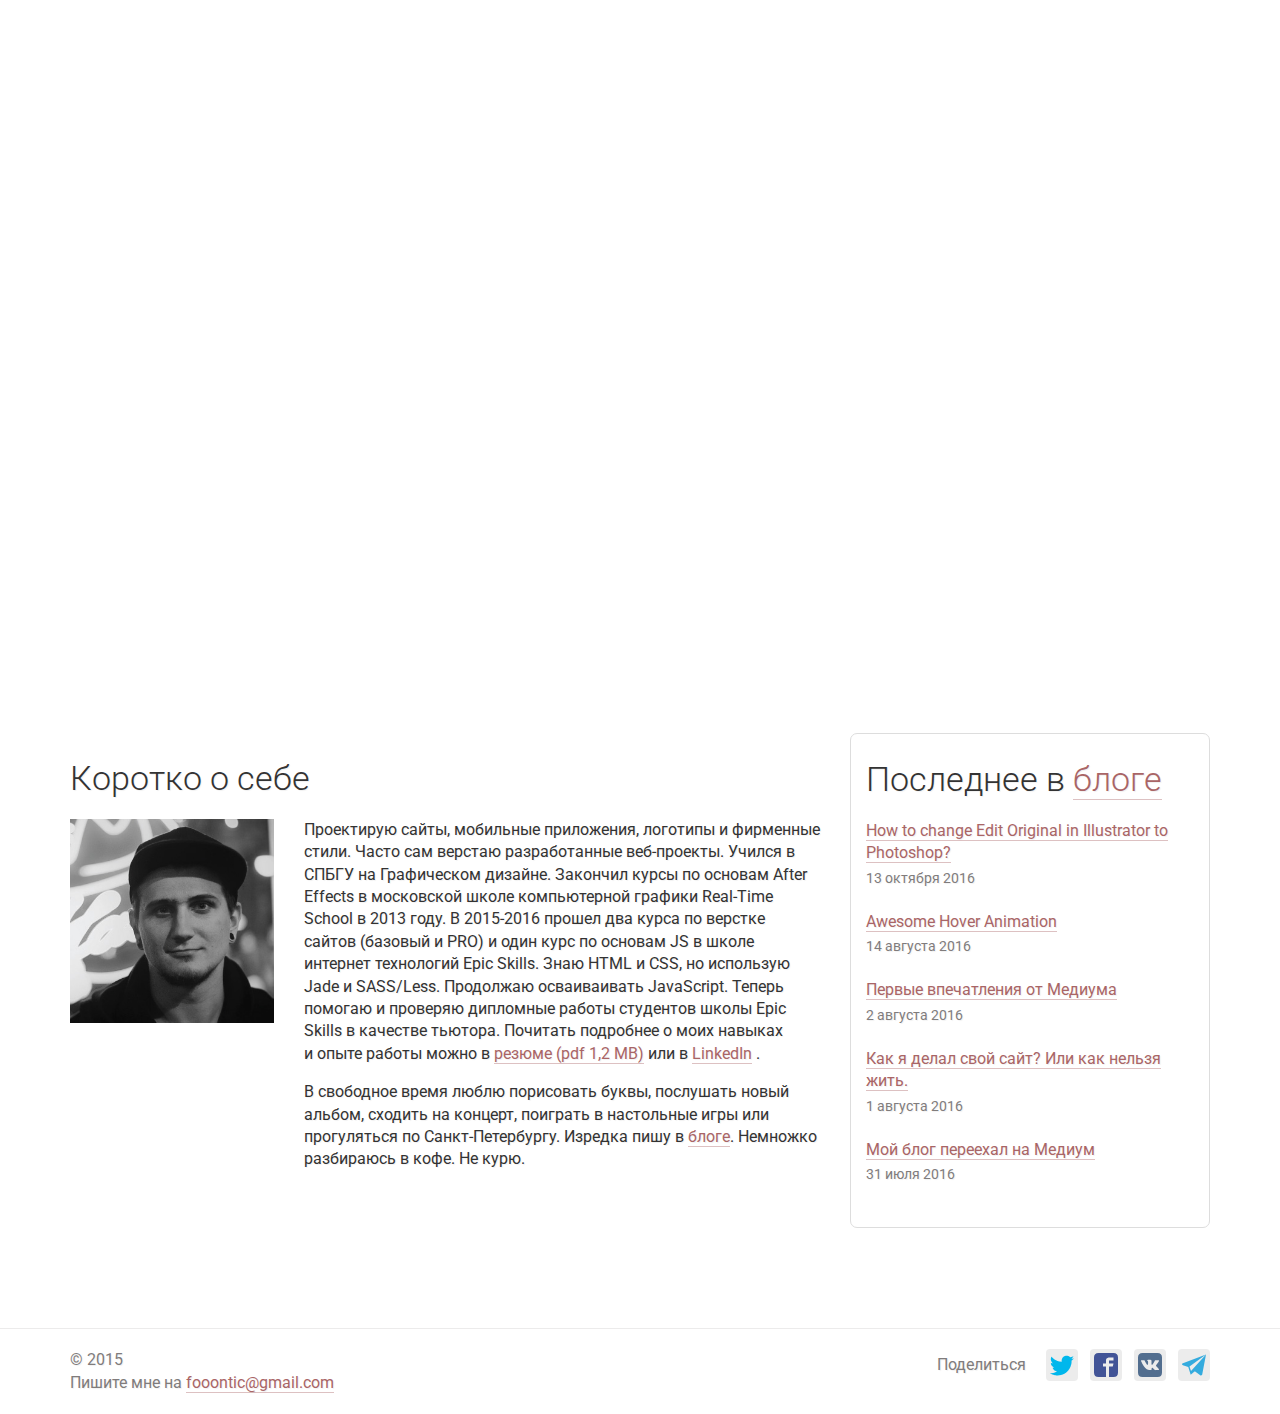
==== commit fb8f6cad: "added blog post" ====
--- a/index.html
+++ b/index.html
@@ -185,6 +185,7 @@
           <div class="blog__box">
             <h2 class="h2">Последнее в <a href="http://fooontic.tumblr.com/" class="link">блоге</a></h2>
             <ul class="blog__list">
+              <li class="blog__item"><a href="https://goo.gl/iQMcsx" class="blog__link link">How to change Edit Original in Illustrator to Photoshop?</a><span class="blog__date">13&nbsp;октября 2016</span></li>
               <li class="blog__item"><a href="https://goo.gl/SjezPp" class="blog__link link">Awesome Hover Animation</a><span class="blog__date">14&nbsp;августа 2016</span></li>
               <li class="blog__item"><a href="https://goo.gl/K7H4s4" class="blog__link link">Первые впечатления от Медиума</a><span class="blog__date">2&nbsp;августа 2016</span></li>
               <li class="blog__item"><a href="https://medium.com/@fooontic/%D0%BA%D0%B0%D0%BA-%D1%8F-%D0%B4%D0%B5%D0%BB%D0%B0%D0%BB-%D1%81%D0%B2%D0%BE%D0%B9-%D1%81%D0%B0%D0%B9%D1%82-%D0%B8%D0%BB%D0%B8-%D0%BA%D0%B0%D0%BA-%D0%BD%D0%B5%D0%BB%D1%8C%D0%B7%D1%8F-%D0%B6%D0%B8%D1%82%D1%8C-55fe15abe375#.f2vxcmihb"
@@ -192,10 +193,6 @@
               <li class="blog__item"><a href="https://medium.com/@fooontic/%D0%BC%D0%BE%D0%B9-%D0%B1%D0%BB%D0%BE%D0%B3-%D0%BF%D0%B5%D1%80%D0%B5%D0%B5%D1%85%D0%B0%D0%BB-%D0%BD%D0%B0-%D0%BC%D0%B5%D0%B4%D0%B8%D1%83%D0%BC-34e8f420b60f#.cmmwgm83i" class="blog__link link">Мой блог переехал на Медиум</a>
                 <span
                   class="blog__date">31&nbsp;июля 2016</span>
-              </li>
-              <li class="blog__item"><a href="https://medium.com/@fooontic/%D0%BA%D0%BB%D0%B0%D1%81%D1%81%D0%BD%D0%B0%D1%8F-%D1%82%D0%B5%D1%85%D0%BF%D0%BE%D0%B4%D0%B4%D0%B5%D1%80%D0%B6%D0%BA%D0%B0-adobe-9e8ed0a5b701#.5kyqb6skn" class="blog__link link">Классная техподдержка Adobe</a>
-                <span
-                  class="blog__date">20&nbsp;июля 2016</span>
               </li>
             </ul>
           </div>
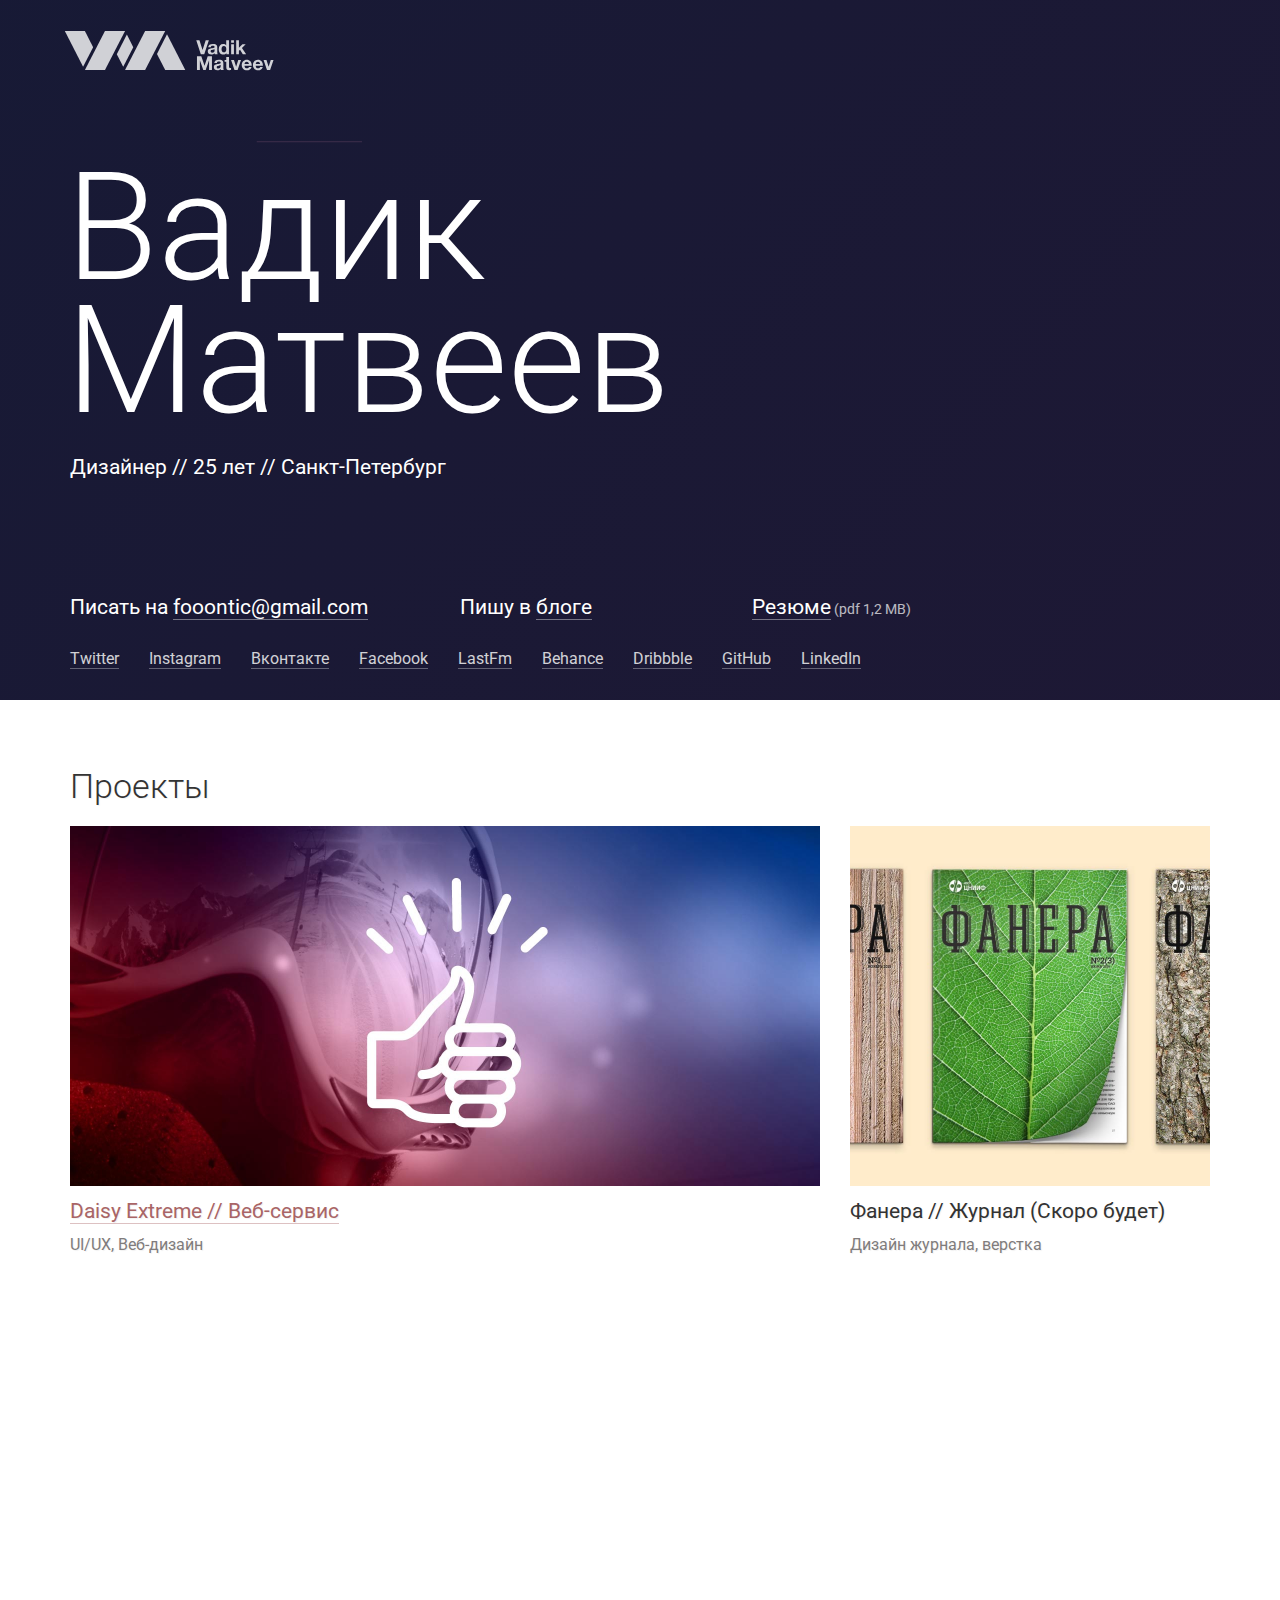
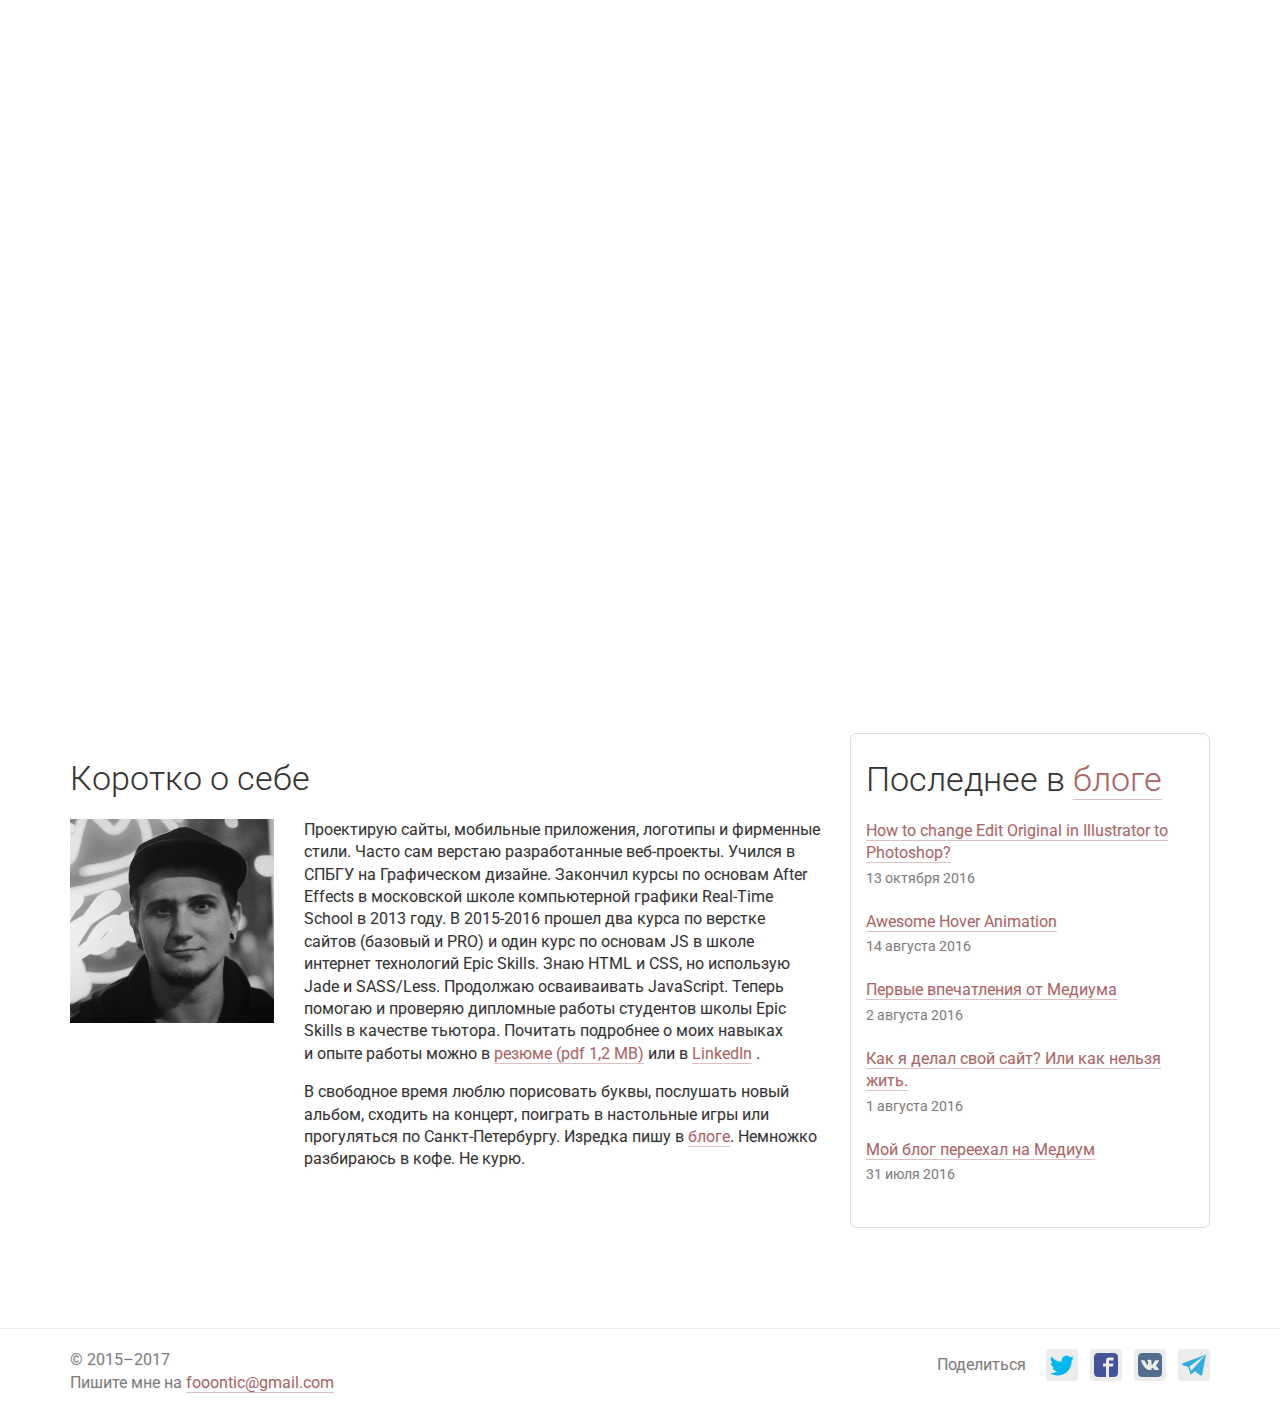
==== commit dc64b4f5: "added year, fix daisy" ====
--- a/index.html
+++ b/index.html
@@ -103,7 +103,8 @@
           <div class="col-xs-12 col-md-8 col-lg-7">
             <div class="main-header__about">
               <h1 class="main-header__name">Вадик Матвеев</h1>
-              <h3 class="main-header__flow">Дизайнер // 25 лет // Санкт-Петербург</h3> </div>
+              <h3 class="main-header__flow">Дизайнер // 25 лет // Санкт-Петербург</h3>
+            </div>
           </div>
         </div>
         <div class="main-header__contact">
@@ -118,6 +119,7 @@
               <li class="main-header__soc-link-item"><a href="https://www.facebook.com/ba.dick.7" target="_blank" class="link">Facebook</a></li>
               <li class="main-header__soc-link-item"><a href="http://www.last.fm/user/fooontic" target="_blank" class="link">LastFm	</a></li>
               <li class="main-header__soc-link-item"><a href="https://www.behance.net/fooontic" target="_blank" class="link">Behance</a></li>
+              <li class="main-header__soc-link-item"><a href="https://www.dribbble.com/fooontic" target="_blank" class="link">Dribbble</a></li>
               <li class="main-header__soc-link-item"><a href="https://github.com/fooontic" target="_blank" class="link">GitHub</a></li>
               <li class="main-header__soc-link-item"><a href="https://ru.linkedin.com/in/вадим-матвеев-1359a2108" target="_blank" class="link">LinkedIn</a></li>
             </ul>
@@ -128,8 +130,7 @@
     <article id="projects" class="projects">
       <h2 class="h2">Проекты</h2>
       <ul class="projects__list">
-        <li class="projects__item projects__item--wide wow fadeInUp">
-          <a href="projects/daisy.html" class="projects__pic"><img src="img/preview__daisy.jpg" alt="" /></a>
+        <li class="projects__item projects__item--wide wow fadeInUp"><a href="projects/daisy.html" class="projects__pic"><img src="img/preview__daisy.jpg" alt=""/></a>
           <h3 class="projects__title"><a href="projects/daisy.html" class="link">Daisy Extreme // Веб-сервис</a></h3>
           <div class="projects__tags">UI/UX, Веб-дизайн</div>
         </li>
@@ -138,28 +139,23 @@
           <h3 class="projects__title"><span>Фанера // Журнал (Скоро будет)</span></h3>
           <div class="projects__tags">Дизайн журнала, верстка</div>
         </li>
-        <li class="projects__item projects__item--half wow fadeInUp">
-          <a href="projects/tmsr.html" class="projects__pic"><img src="img/preview__tmsr.jpg" alt="" /></a>
+        <li class="projects__item projects__item--half wow fadeInUp"><a href="projects/tmsr.html" class="projects__pic"><img src="img/preview__tmsr.jpg" alt=""/></a>
           <h3 class="projects__title"><a href="projects/tmsr.html" class="link">TMSR // Фирменный стиль и&nbsp;сайт</a></h3>
           <div class="projects__tags">Графический дизайн, UI/UX, веб-дизайн, веб-разработка</div>
         </li>
-        <li class="projects__item projects__item--half wow fadeInUp">
-          <a href="projects/whatobuy.html" class="projects__pic"><img src="img/preview__whatobuy.jpg" alt="" /></a>
+        <li class="projects__item projects__item--half wow fadeInUp"><a href="projects/whatobuy.html" class="projects__pic"><img src="img/preview__whatobuy.jpg" alt=""/></a>
           <h3 class="projects__title"><a href="projects/whatobuy.html" class="link">Чокупить? // Мобильное приложение</a></h3>
           <div class="projects__tags">UI/UX, дизайн мобильного приложения</div>
         </li>
-        <li class="projects__item projects__item--small wow fadeInUp">
-          <a href="projects/logomotiv.html" class="projects__pic"><img src="img/preview__logomotiv.jpg" alt="" /></a>
+        <li class="projects__item projects__item--small wow fadeInUp"><a href="projects/logomotiv.html" class="projects__pic"><img src="img/preview__logomotiv.jpg" alt=""/></a>
           <h3 class="projects__title"><a href="projects/logomotiv.html" class="link">Logomotiv Apps // Сайт для студии</a></h3>
           <div class="projects__tags">UI/UX, Веб-дизайн, веб-разработка</div>
         </li>
-        <li class="projects__item projects__item--small wow fadeInUp">
-          <a href="projects/durecipes_app.html" class="projects__pic"><img src="img/preview__dur-app.jpg" alt="" /></a>
+        <li class="projects__item projects__item--small wow fadeInUp"><a href="projects/durecipes_app.html" class="projects__pic"><img src="img/preview__dur-app.jpg" alt=""/></a>
           <h3 class="projects__title"><a href="projects/durecipes_app.html" class="link">Дюрецепты // Мобильное приложение</a></h3>
           <div class="projects__tags">UI/UX, дизайн мобильного приложения</div>
         </li>
-        <li class="projects__item projects__item--small wow fadeInUp">
-          <a href="projects/durecipes_logo.html" class="projects__pic"><img src="img/preview__dur-logo.jpg" alt="" /></a>
+        <li class="projects__item projects__item--small wow fadeInUp"><a href="projects/durecipes_logo.html" class="projects__pic"><img src="img/preview__dur-logo.jpg" alt=""/></a>
           <h3 class="projects__title"><a href="projects/durecipes_logo.html" class="link">Дюрецепты // Логотип и иконка</a></h3>
           <div class="projects__tags">Графический дизайн</div>
         </li>
@@ -211,7 +207,7 @@
             </div>
           </div>
           <div class="col-xs-12 col-md-6 col-md-pull-6">
-            <div class="footer__copyright">© 2015</div>
+            <div class="footer__copyright">© 2015–2017</div>
             <div class="footer__mail">Пишите мне на <a class="link">fooontic@gmail.com</a></div>
           </div>
         </div>
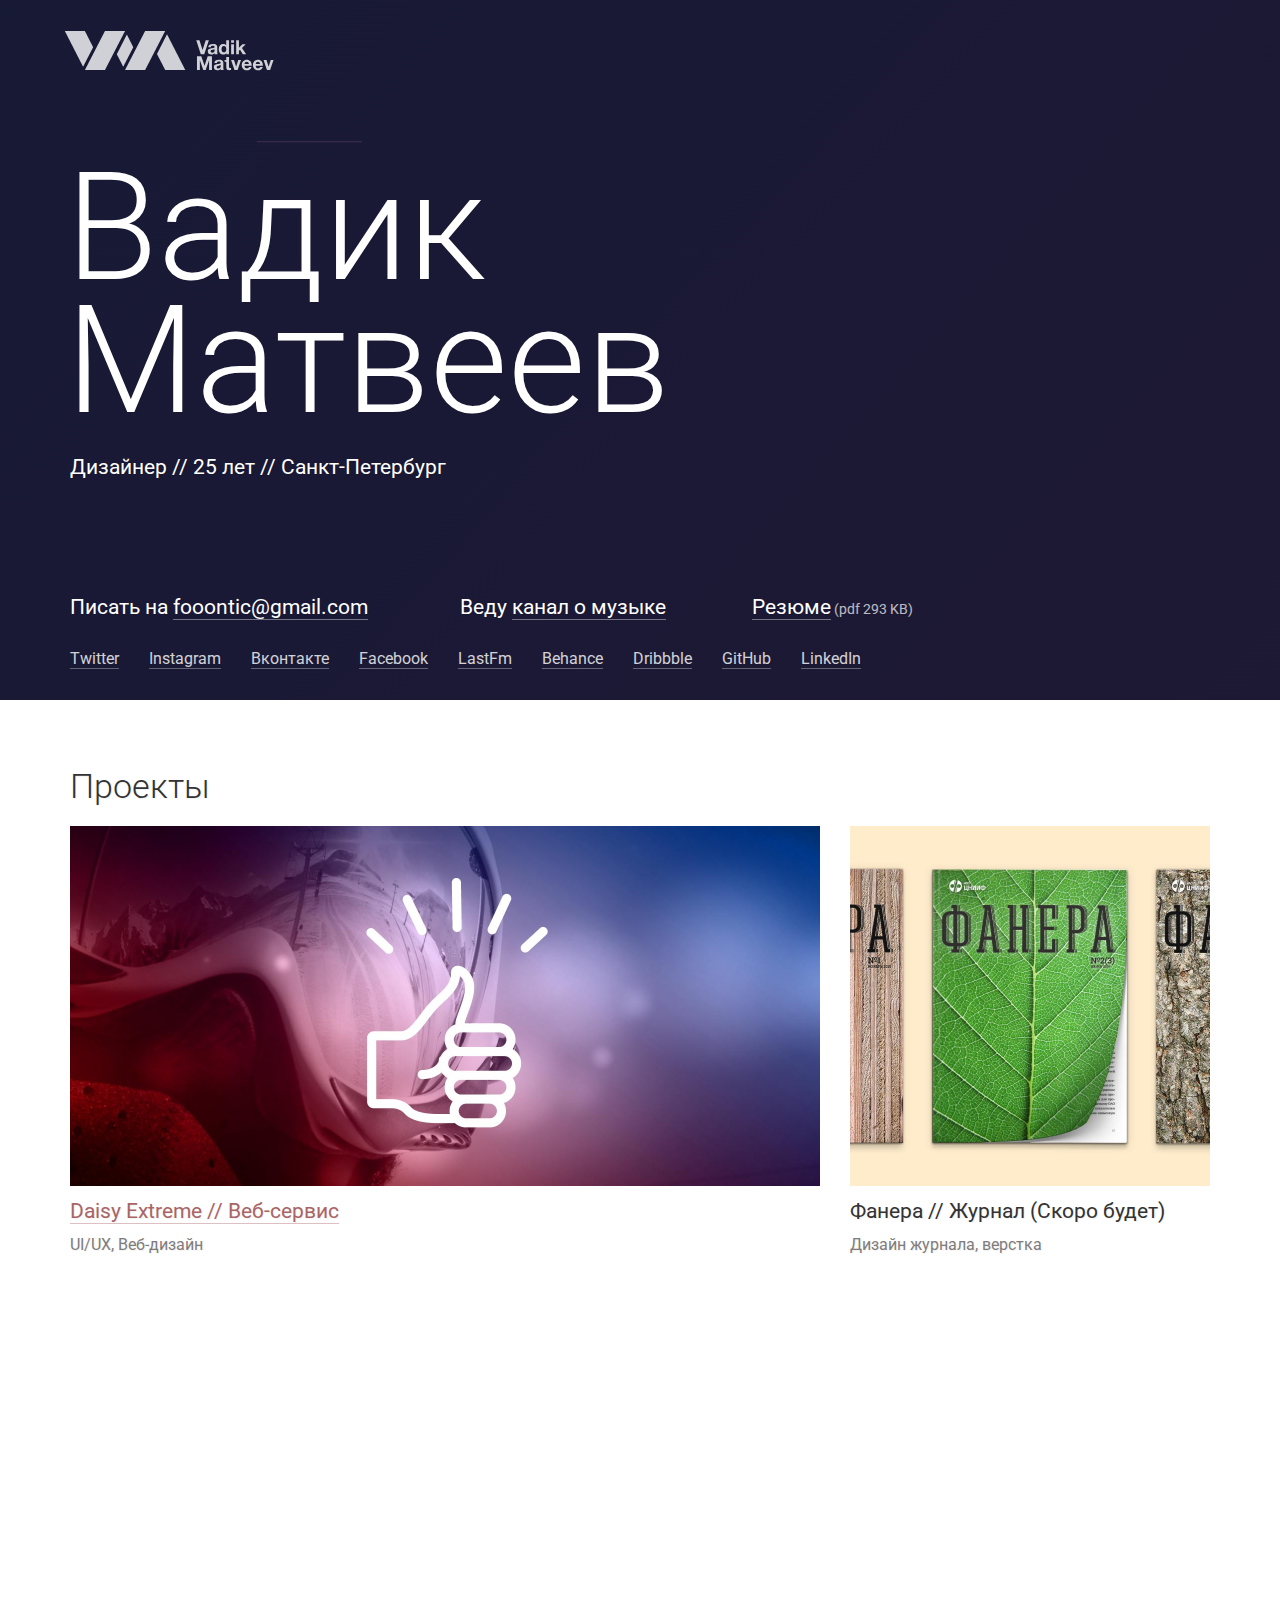
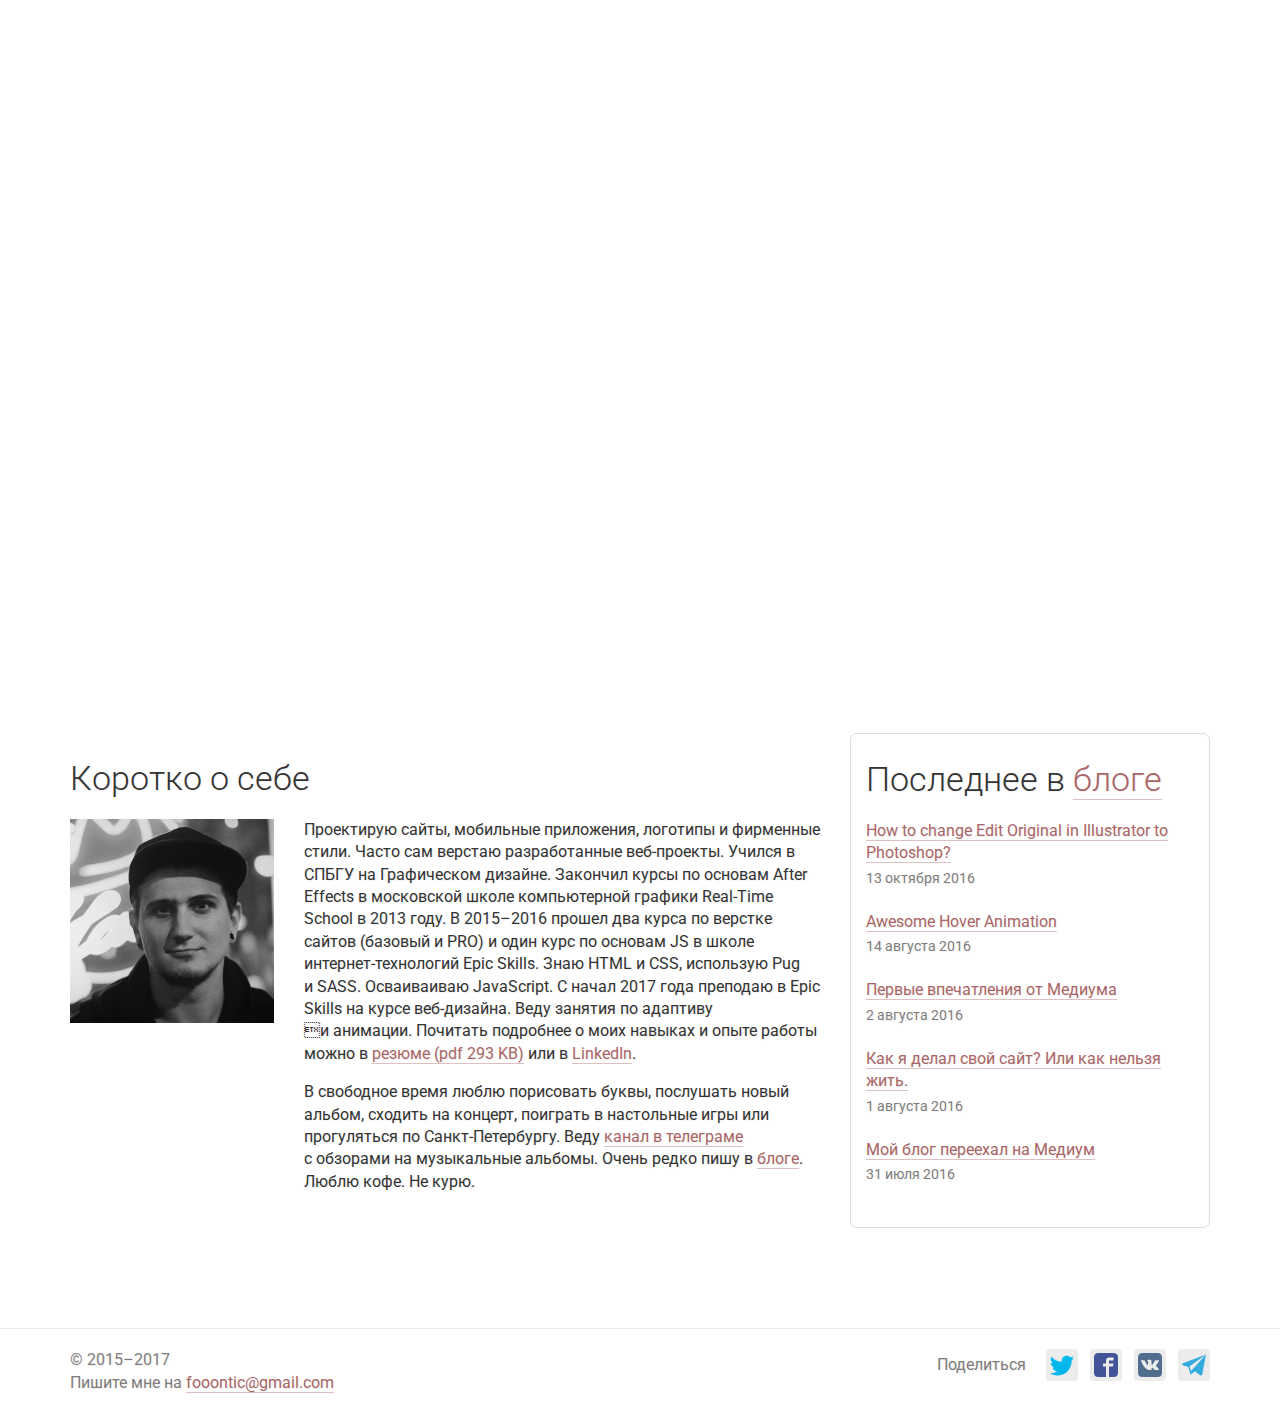
==== commit 23ea3547: "edited bio, links, added new CV" ====
--- a/index.html
+++ b/index.html
@@ -109,8 +109,8 @@
         </div>
         <div class="main-header__contact">
           <div class="col-xs-12 col-md-4"> <span class="main-header__mailto">Писать на <a href="mailto:fooontic@gmail.com" class="link">fooontic@gmail.com</a></span></div>
-          <div class="col-xs-12 col-md-4 col-lg-3"><span class="main-header__blog">Пишу в <a href="https://medium.com/@fooontic" class="link">блоге</a></span> </div>
-          <div class="col-xs-12 col-md-4"><a href="Vadik Matveev.pdf" target="_blank" class="main-header__cv link">Резюме</a><span class="main-header__cv-size"> (pdf 1,2 MB)</span></div>
+          <div class="col-xs-12 col-md-4 col-lg-3"><span class="main-header__blog">Веду  <a href="https://t.me/dotmus" class="link">канал о музыке </a></span> </div>
+          <div class="col-xs-12 col-md-4"><a href="Vadik Matveev.pdf" target="_blank" class="main-header__cv link">Резюме</a><span class="main-header__cv-size"> (pdf 293 KB)</span></div>
           <div class="col-xs-12">
             <ul class="main-header__soc-link">
               <li class="main-header__soc-link-item"><a href="https://twitter.com/fooontic_" target="_blank" class="link">Twitter</a></li>
@@ -169,11 +169,11 @@
             <div class="about__photo"><img src="img/my-face.jpg" alt="Vadik Matveev" /></div>
             <div class="about__me">
               <p class="about__flow">Проектирую сайты, мобильные приложения, логотипы и&nbsp;фирменные стили. Часто сам верстаю разработанные веб-проекты. Учился в СПБГУ на Графическом дизайне. Закончил курсы по&nbsp;основам After Effects в&nbsp;московской школе компьютерной
-                графики Real-Time School в&nbsp;2013 году. В 2015-2016 прошел два курса по&nbsp;верстке сайтов (базовый и&nbsp;PRO) и&nbsp;один курс по&nbsp;основам JS в&nbsp;школе интернет технологий Epic Skills. Знаю HTML и&nbsp;CSS, но&nbsp;использую
-                Jade и&nbsp;SASS/Less. Продолжаю осваиваивать JavaScript. Теперь помогаю и&nbsp;проверяю дипломные работы студентов школы Epic Skills в&nbsp;качестве тьютора. Почитать подробнее о&nbsp;моих навыках и&nbsp;опыте работы можно в&nbsp;<a href="Vadik Matveev.pdf"
-                  target="_blank" class="link">резюме (pdf 1,2 MB)</a> или в&nbsp;<a href="https://ru.linkedin.com/in/вадим-матвеев-1359a2108" class="link">LinkedIn</a> . </p>
-              <p class="about__flow">В&nbsp;свободное время люблю порисовать буквы, послушать новый альбом, сходить на концерт, поиграть в&nbsp;настольные игры или прогуляться по&nbsp;Санкт-Петербургу. Изредка пишу в&nbsp;<a href="https://medium.com/@fooontic" class="link">блоге</a>.
-                Немножко разбираюсь в&nbsp;кофе. Не курю. </p>
+                графики Real-Time School в&nbsp;2013 году. В 2015–2016 прошел два курса по&nbsp;верстке сайтов (базовый и&nbsp;PRO) и&nbsp;один курс по&nbsp;основам JS в&nbsp;школе интернет-технологий Epic Skills. Знаю HTML и&nbsp;CSS, использую Pug и&nbsp;SASS.
+                Осваиваиваю JavaScript. С начал 2017 года преподаю в Epic Skills на&nbsp;курсе веб-дизайна. Веду занятия по&nbsp;адаптиву и&nbsp;анимации. Почитать подробнее о&nbsp;моих навыках и&nbsp;опыте работы можно в&nbsp;<a href="Vadik Matveev.pdf"
+                  target="_blank" class="link">резюме (pdf 293 KB)</a> или в&nbsp;<a href="https://ru.linkedin.com/in/вадим-матвеев-1359a2108" class="link">LinkedIn</a>. </p>
+              <p class="about__flow">В&nbsp;свободное время люблю порисовать буквы, послушать новый альбом, сходить на концерт, поиграть в&nbsp;настольные игры или прогуляться по&nbsp;Санкт-Петербургу. Веду <a href="https://t.me/dotmus" class="link">канал в телеграме </a>с&nbsp;обзорами
+                на музыкальные альбомы. Очень редко пишу в&nbsp;<a href="https://medium.com/@fooontic" class="link">блоге</a>. Люблю кофе. Не курю. </p>
             </div>
           </div>
         </div>
